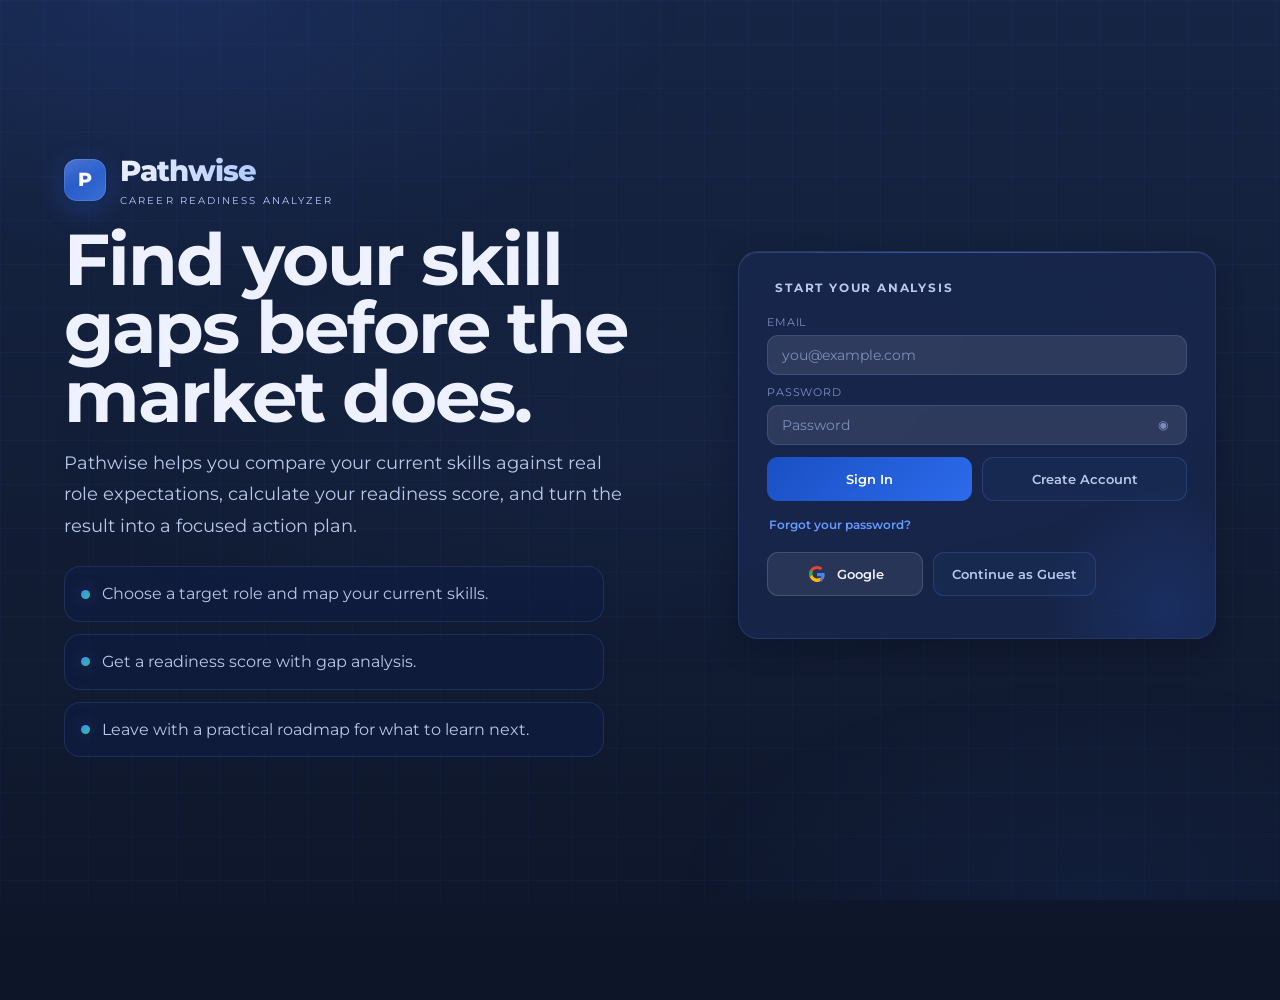
==== index.html @ 7418468a "Keep account menu visible across analyzer pages" ====
﻿<!DOCTYPE html>
<html lang="en">
<head>
<meta charset="UTF-8" />
<meta name="viewport" content="width=device-width, initial-scale=1.0" />
<title>Pathwise — Career Readiness Analyzer</title>
<link rel="preconnect" href="https://fonts.googleapis.com" />
<link rel="preconnect" href="https://fonts.gstatic.com" crossorigin />
<link href="https://fonts.googleapis.com/css2?family=Montserrat:ital,wght@0,300;0,400;0,500;0,600;0,700;0,800;0,900;1,400&display=swap" rel="stylesheet" />
<link rel="stylesheet" href="./styles.css" />
</head>
<body>
<div id="app">
  <div class="top-notice" id="top-notice" aria-live="polite" aria-atomic="true">
    <div class="top-notice-inner">
      <div class="top-notice-copy">
        <div class="top-notice-title" id="top-notice-title">Notice</div>
        <div class="top-notice-message" id="top-notice-message"></div>
      </div>
      <button class="top-notice-close" id="top-notice-close" type="button" aria-label="Dismiss notification">×</button>
    </div>
  </div>

  <!-- Loading Overlay — Hacker Terminal -->
  <div class="loading-overlay" id="loading-overlay">
    <div class="terminal-monitor">
      <div class="terminal-bezel">
        <div class="terminal-titlebar">
          <div class="terminal-dot red"></div>
          <div class="terminal-dot yellow"></div>
          <div class="terminal-dot green"></div>
          <div class="terminal-title-text">pathwise-analyzer v2.0</div>
        </div>
        <div class="terminal-screen">
          <div class="terminal-header-line">system analysis</div>
          <div class="terminal-log" id="terminal-log">
            <!-- lines injected by JS -->
          </div>
          <div class="terminal-progress-wrap">
            <div class="terminal-progress-bar-track">
              <div class="terminal-progress-bar-fill" id="loader-bar"></div>
            </div>
            <div class="terminal-progress-label">
              <span>PROCESSING</span>
              <span class="terminal-progress-pct" id="loader-pct">0%</span>
            </div>
          </div>
        </div>
      </div>
      <div class="terminal-stand">
        <div class="terminal-neck"></div>
        <div class="terminal-base"></div>
      </div>
    </div>
  </div>


  <div class="page active" id="page-intro">
    <section class="intro-hero">
      <div class="intro-copy">
        <div class="logo intro-brand">
          <div class="logo-mark">P</div>
          <div>
            <div class="logo-text">Pathwise</div>
            <div class="logo-sub">Career Readiness Analyzer</div>
          </div>
        </div>
        <h1 class="intro-title">Find your skill gaps before the market does.</h1>
        <p class="intro-text">
          Pathwise helps you compare your current skills against real role expectations, calculate your readiness score,
          and turn the result into a focused action plan.
        </p>
        <div class="intro-points">
          <div class="intro-point">Choose a target role and map your current skills.</div>
          <div class="intro-point">Get a readiness score with gap analysis.</div>
          <div class="intro-point">Leave with a practical roadmap for what to learn next.</div>
        </div>
      </div>

      <div class="card auth-card intro-auth-card">
        <div class="card-title"><span class="icon"></span> Start Your Analysis</div>
        <div class="auth-email-row">
          <div class="form-group auth-field">
            <label for="email-input">Email</label>
            <input id="email-input" class="form-input" type="email" placeholder="you@example.com" autocomplete="email" />
          </div>
          <div class="form-group auth-field">
            <label for="password-input">Password</label>
            <div class="password-field-wrap">
              <input id="password-input" class="form-input" type="password" placeholder="Password" autocomplete="current-password" />
              <button id="password-toggle-btn" class="password-toggle-btn" type="button" aria-label="Show password" aria-pressed="false">
                <span class="password-eye password-eye-open" aria-hidden="true">◉</span>
                <span class="password-eye password-eye-closed" aria-hidden="true">○</span>
              </button>
            </div>
          </div>
        </div>
        <div class="auth-email-actions">
          <button id="email-login-btn" class="btn auth-primary-btn" type="button" data-default-label="Sign In">Sign In</button>
          <button id="email-signup-btn" class="btn auth-secondary-btn auth-create-btn" type="button" data-default-label="Create Account">Create Account</button>
          <button id="forgot-password-btn" class="auth-text-btn" type="button" data-default-label="Forgot your password?">Forgot your password?</button>
        </div>
        <div class="auth-actions">
          <button id="login-google-btn" class="btn auth-provider-btn" type="button" data-default-label="Google">
            <span class="google-glyph" aria-hidden="true">
              <svg viewBox="0 0 24 24" focusable="false">
                <path fill="#EA4335" d="M12 10.2v3.9h5.5c-.2 1.3-1.5 3.9-5.5 3.9-3.3 0-6-2.7-6-6s2.7-6 6-6c1.9 0 3.2.8 3.9 1.5l2.7-2.6C16.9 3.5 14.7 2.5 12 2.5 6.8 2.5 2.5 6.8 2.5 12S6.8 21.5 12 21.5c6.9 0 9.1-4.8 9.1-7.3 0-.5-.1-.9-.1-1.3H12z"/>
                <path fill="#34A853" d="M2.5 12c0 1.7.6 3.3 1.7 4.6l3-2.3c-.4-.7-.7-1.4-.7-2.3s.2-1.6.7-2.3l-3-2.3C3.1 8.7 2.5 10.3 2.5 12z"/>
                <path fill="#FBBC05" d="M12 21.5c2.7 0 4.9-.9 6.6-2.5l-3.2-2.5c-.9.6-2 .9-3.4.9-2.6 0-4.8-1.7-5.5-4.1l-3.1 2.4c1.7 3.3 5.1 5.8 8.6 5.8z"/>
                <path fill="#4285F4" d="M18.6 19c1.9-1.8 2.5-4.3 2.5-6.8 0-.5-.1-.9-.1-1.3H12v3.9h5.5c-.3 1.5-1.2 3-2.8 4.1l3.1 2.4z"/>
              </svg>
            </span>
            <span>Google</span>
          </button>
          <button id="guest-btn" class="btn auth-secondary-btn" type="button" data-default-label="Continue as Guest">Continue as Guest</button>
        </div>
    </div>
  </section>
  </div>

  <header class="header shell-only" id="app-header" style="display:none;">
    <div class="header-context">
      <div class="header-brand-mini" id="header-brand-mini">
        <div class="logo-mark">P</div>
        <div>
          <div class="logo-text">Pathwise</div>
          <div class="logo-sub">Career Readiness Analyzer</div>
        </div>
      </div>
      <div class="header-page-copy" id="header-page-copy" style="display:none;">
        <div class="header-context-label">Current Page</div>
        <div class="header-context-title" id="header-page-title">Setup</div>
      </div>
    </div>
    <div class="account-menu" id="account-menu" style="display:none;">
      <button class="account-trigger account-profile-trigger" id="account-profile-btn" type="button" aria-label="Profile" aria-expanded="false">
        <svg viewBox="0 0 24 24" focusable="false" aria-hidden="true">
          <path d="M12 12a4.25 4.25 0 1 0 0-8.5 4.25 4.25 0 0 0 0 8.5Zm0 1.75c-4.07 0-7.25 2.15-7.25 4.89 0 .48.39.86.86.86h12.78c.47 0 .86-.38.86-.86 0-2.74-3.18-4.89-7.25-4.89Z"/>
        </svg>
      </button>
      <div class="account-dropdown" id="account-dropdown">
        <div class="account-dropdown-profile" id="account-user-label">Signed in</div>
        <button class="account-dropdown-item account-signout-trigger" id="account-signout-btn" type="button" aria-label="Sign out">
          <svg viewBox="0 0 24 24" focusable="false" aria-hidden="true">
            <path d="M10.75 3.75a.75.75 0 0 1 0 1.5H6.5A1.25 1.25 0 0 0 5.25 6.5v11A1.25 1.25 0 0 0 6.5 18.75h4.25a.75.75 0 0 1 0 1.5H6.5a2.75 2.75 0 0 1-2.75-2.75v-11A2.75 2.75 0 0 1 6.5 3.75h4.25Zm4.72 3.97a.75.75 0 0 1 1.06 0l3.72 3.72a.75.75 0 0 1 0 1.06l-3.72 3.72a.75.75 0 1 1-1.06-1.06l2.44-2.44H9.5a.75.75 0 0 1 0-1.5h8.41l-2.44-2.44a.75.75 0 0 1 0-1.06Z"/>
          </svg>
        </button>
      </div>
    </div>
    <div class="header-stepper-shell" style="display:flex;flex-direction:column;align-items:flex-end;gap:6px;">
      <div class="stepper">
        <button class="step-btn active" id="step-setup" onclick="goToStep('setup')">
          <span class="step-num">1</span> Setup
        </button>
        <div class="step-divider"></div>
        <button class="step-btn" id="step-analysis" onclick="goToStep('analysis')" disabled>
          <span class="step-num">2</span> Analysis
          <span class="tab-badge" id="score-badge" style="display:none">—</span>
        </button>
        <div class="step-divider"></div>
        <button class="step-btn" id="step-action" onclick="goToStep('action')" disabled>
          <span class="step-num">3</span> Action Plan
        </button>
      </div>
    </div>
  </header>

  <!-- PAGE 1: SETUP -->
  <div class="page" id="page-setup">
    <div class="main-grid">

      <div class="card">
        <div class="card-title"><span class="icon"></span> Select Career Role</div>
        <div class="role-grid" id="role-grid"></div>
        <div class="role-scope" id="role-scope">
          <div class="role-scope-head">
            <div class="role-scope-label">Role Scope</div>
            <div class="role-scope-title" id="role-scope-title">Data Analyst</div>
          </div>
          <p class="role-scope-copy" id="role-scope-copy"></p>
          <div class="role-scope-outlook" id="role-scope-outlook"></div>
        </div>
        <div class="divider"></div>
        <div class="card-title"><span class="icon"></span> Required Skills</div>
        <div id="required-skills" style="display:flex;flex-wrap:wrap;gap:6px;"></div>
      </div>

      <div class="card">
        <div class="card-title" id="skill-card-title"><span class="icon">✦</span> Your Skills</div>

        <!-- Skill name combobox + level select on one row -->
        <div class="skill-form">
          <div class="form-group">
            <label>Skill Name</label>
            <div class="combo-wrap" id="combo-wrap">
              <input id="skill-input" class="form-input" placeholder="Type or pick a skill…" autocomplete="off" />
              <span class="combo-arrow">▼</span>
              <div class="combo-dropdown" id="combo-dropdown"></div>
            </div>
          </div>
          <div class="form-group">
            <label>Proficiency Level</label>
            <div class="level-select-wrap" id="level-wrap">
              <!-- Hidden select for value reading -->
              <select id="skill-level" class="level-select">
                <option value="1" selected>Beginner</option>
                <option value="2">Intermediate</option>
                <option value="3">Expert</option>
              </select>
              <!-- Custom trigger -->
              <button type="button" class="level-trigger" id="level-trigger">
                <span id="level-trigger-text">Beginner</span>
              </button>
              <span class="combo-arrow" style="position:absolute;right:12px;top:50%;transform:translateY(-50%);pointer-events:none;">▼</span>
              <!-- Custom dropdown -->
              <div class="level-dropdown" id="level-dropdown">
                <div class="level-option selected" data-value="1">
                  <span class="lvl-dot" style="background:var(--orange)"></span>Beginner
                </div>
                <div class="level-option" data-value="2">
                  <span class="lvl-dot" style="background:var(--yellow)"></span>Intermediate
                </div>
                <div class="level-option" data-value="3">
                  <span class="lvl-dot" style="background:var(--green)"></span>Expert
                </div>
              </div>
            </div>
          </div>
        </div>

        <div style="display:flex;gap:10px;margin-bottom:16px;">
          <button id="add-btn" class="btn btn-add" style="flex:1;">+ Add Skill</button>
          <button id="clear-btn" class="btn btn-clear" onmousedown="event.preventDefault()" onclick="clearAllSkills()" style="display:none;">Clear All</button>
        </div>


        <!-- Toast notification -->
        <div id="skill-toast" class="skill-toast" style="display:none;"></div>
        <div id="skill-list-container">
          <div class="empty-state">
            <div>Add your skills above to get started</div>
          </div>
        </div>
        <div class="analyze-section">
          <span class="skill-counter" id="skill-counter">0 skills added</span>
          <button class="btn-analyze" id="analyze-btn" disabled>
            Analyze Readiness
          </button>
        </div>
      </div>

    </div>
  </div>

  <!-- PAGE 2: ANALYSIS -->
  <div class="page" id="page-analysis">
    <div class="results-page-header">
      <div class="results-page-title">
        Readiness Report
        <span class="results-role-badge" id="results-role-badge">—</span>
      </div>
      <div style="display:flex;gap:10px;align-items:center;">
        <button class="btn-back" onclick="goToStep('setup')">Back</button>
        <button class="btn-analyze" id="next-action-btn" style="padding:9px 22px;font-size:13px;" onclick="goToStep('action')">Action Plan</button>
      </div>
    </div>

    <!-- Score Hero -->
    <div class="score-hero reveal">
      <div class="score-circle">
        <svg width="150" height="150" class="score-svg" viewBox="0 0 150 150">
          <circle class="score-track" cx="75" cy="75" r="60"/>
          <circle class="score-fill" id="score-arc" cx="75" cy="75" r="60"
            stroke="#5b8def" stroke-dasharray="376.99" stroke-dashoffset="376.99"/>
        </svg>
        <div class="score-center">
          <span class="score-num" id="score-num">0</span>
          <span class="score-pct">SCORE</span>
        </div>
      </div>
      <div>
        <div class="score-label" id="score-label">—</div>
        <p class="score-desc" id="score-desc"></p>
        <div class="progress-bar-wrap"><div class="progress-bar-fill" id="progress-fill"></div></div>
        <div class="progress-label"><span>0%</span><span>Readiness Score</span><span>100%</span></div>
        <div style="margin-top:8px;font-size:11px;color:var(--text2);letter-spacing:0.2px;">To reach 100%, add all role skills at Expert proficiency.</div>
      </div>
    </div>

    <!-- Stats -->
    <div class="stat-row reveal reveal-stagger">
      <div class="stat-box"><div class="stat-label">Skills Matched</div><div class="stat-value" id="stat-matched" style="color:var(--green)">—</div></div>
      <div class="stat-box"><div class="stat-label">Missing Skills</div><div class="stat-value" id="stat-missing" style="color:var(--red)">—</div></div>
      <div class="stat-box"><div class="stat-label">Readiness Score</div><div class="stat-value" id="stat-score">—</div></div>
    </div>

    <!-- Career Path Insights -->
    <div class="section-card insights-card reveal" id="insights-section" style="margin-bottom:0;">
      <div class="section-title"><span class="s-icon">—</span> Career Path Insights</div>
      <div id="insights-content"></div>
    </div>

    <!-- Category Breakdown -->
    <div class="section-card reveal" style="margin-bottom:0;">
      <div class="section-title"><span class="s-icon">—</span> Category Breakdown</div>
      <div class="cat-grid" id="cat-grid"></div>
    </div>

    <!-- Career Advisor -->
    <div class="advisor-wrap reveal" id="advisor-wrap" style="visibility:hidden;min-height:0;max-height:0;overflow:hidden;padding:0;margin:0;">
      <div class="advisor-header">
        <div class="advisor-label-wrap">
          <div class="advisor-label">Career Advisor</div>
          <div class="advisor-name">Your Personalised Assessment</div>
        </div>
      </div>
      <div class="advisor-body" id="advisor-body"></div>
    </div>

    <!-- Missing Skills + Top 3 -->
    <div class="results-bottom reveal reveal-stagger">
      <div class="section-card">
        <div class="section-title"><span class="s-icon" style="color:var(--red)">—</span> Missing Skills</div>
        <div class="missing-list" id="missing-list"></div>
      </div>
      <div class="section-card">
        <div class="section-title"><span class="s-icon" style="color:var(--yellow)">—</span> Top 3 to Learn Next</div>
        <div class="priority-list" id="priority-list"></div>
      </div>
    </div>

    <!-- Career Readiness Tiers -->
    <div class="section-card tier-section reveal">
      <div class="section-title"><span class="s-icon">—</span> Career Readiness Tiers</div>
      <div class="tier-grid">
        <div class="tier-item">
          <div class="tier-header">
            <div class="tier-badge" style="background:rgba(240,96,96,0.12);border-color:rgba(240,96,96,0.3);">
              <span class="tier-dot" style="background:#f06060;"></span>
              <span class="tier-range" style="color:#f06060;">0 – 29%</span>
            </div>
            <div class="tier-name" style="color:#f06060;">Just Starting Out</div>
          </div>
          <p class="tier-desc">Core fundamentals are mostly missing. Focus on structured learning before applying.</p>
          <div class="tier-action"><span>Pick 2–3 key skills and go deep.</span></div>
        </div>
        <div class="tier-item">
          <div class="tier-header">
            <div class="tier-badge" style="background:rgba(251,146,60,0.12);border-color:rgba(251,146,60,0.3);">
              <span class="tier-dot" style="background:#fb923c;"></span>
              <span class="tier-range" style="color:#fb923c;">30 – 54%</span>
            </div>
            <div class="tier-name" style="color:#fb923c;">Building Foundations</div>
          </div>
          <p class="tier-desc">Some skills in place, but key gaps remain. Side projects and coursework will close them fast.</p>
          <div class="tier-action"><span>Target missing skills. Projects count as experience.</span></div>
        </div>
        <div class="tier-item">
          <div class="tier-header">
            <div class="tier-badge" style="background:rgba(245,200,66,0.12);border-color:rgba(245,200,66,0.3);">
              <span class="tier-dot" style="background:#f5c842;"></span>
              <span class="tier-range" style="color:#f5c842;">55 – 74%</span>
            </div>
            <div class="tier-name" style="color:#f5c842;">Developing Skills</div>
          </div>
          <p class="tier-desc">Solid base. Start applying for junior roles while filling the remaining gaps.</p>
          <div class="tier-action"><span>Apply to junior roles. Learn the rest on the job.</span></div>
        </div>
        <div class="tier-item">
          <div class="tier-header">
            <div class="tier-badge" style="background:rgba(78,204,163,0.12);border-color:rgba(78,204,163,0.3);">
              <span class="tier-dot" style="background:#4ecca3;"></span>
              <span class="tier-range" style="color:#4ecca3;">75 – 89%</span>
            </div>
            <div class="tier-name" style="color:#4ecca3;">Strong Candidate</div>
          </div>
          <p class="tier-desc">You meet most requirements. Polish weak spots and build a portfolio to stand out.</p>
          <div class="tier-action"><span>Apply confidently. Real projects seal the deal.</span></div>
        </div>
        <div class="tier-item">
          <div class="tier-header">
            <div class="tier-badge" style="background:rgba(91,141,239,0.12);border-color:rgba(91,141,239,0.3);">
              <span class="tier-dot" style="background:#5b8def;"></span>
              <span class="tier-range" style="color:#5b8def;">90 – 100%</span>
            </div>
            <div class="tier-name" style="color:#5b8def;">Job-Ready Expert</div>
          </div>
          <p class="tier-desc">You match or exceed expectations. Apply now, network actively, and nail the interviews.</p>
          <div class="tier-action"><span>You're ready. Apply and go get it.</span></div>
        </div>
      </div>
    </div>

    <!-- Action Plan CTA -->
    <div class="reveal" id="action-cta" style="visibility:hidden;min-height:0;max-height:0;overflow:hidden;margin:0;text-align:center;">
      <button class="btn-analyze" style="margin:0 auto;" onclick="goToStep('action')">
        View Action Plan
      </button>
      <div style="margin-top:8px;font-size:12px;color:var(--text3);">Roadmap, projects, resources & simulator</div>
    </div>

  </div><!-- end page-analysis -->

  <!-- PAGE 3: ACTION PLAN -->
  <div class="page" id="page-action">
    <div class="results-page-header">
      <div class="results-page-title">Action Plan</div>
      <div class="results-actions">
        <button class="btn-back" onclick="goToStep('analysis')">Back to Analysis</button>
      </div>
    </div>

    <div class="section-card action-summary reveal" id="action-summary-card">
      <div class="section-title"><span class="s-icon" style="color:var(--accent2)">—</span> Final Summary</div>
      <div class="action-summary-grid">
        <div class="action-summary-item">
          <div class="action-summary-label">Readiness</div>
          <div class="action-summary-value" id="action-summary-score">—</div>
          <div class="action-summary-note" id="action-summary-role">Choose a role to see your outcome.</div>
        </div>
        <div class="action-summary-item">
          <div class="action-summary-label">Strongest Area</div>
          <div class="action-summary-value action-summary-value-sm" id="action-summary-strength">—</div>
          <div class="action-summary-note" id="action-summary-strength-note">Your strongest category will appear here.</div>
        </div>
        <div class="action-summary-item">
          <div class="action-summary-label">Main Gap</div>
          <div class="action-summary-value action-summary-value-sm" id="action-summary-gap">—</div>
          <div class="action-summary-note" id="action-summary-gap-note">Your most important gap will appear here.</div>
        </div>
        <div class="action-summary-item">
          <div class="action-summary-label">Next Move</div>
          <div class="action-summary-value action-summary-value-sm" id="action-summary-next">—</div>
          <div class="action-summary-note" id="action-summary-next-note">Actionable next step goes here.</div>
        </div>
      </div>
    </div>

    <!-- 1. What If I Learned (Simulator) -->
    <div class="simulator-wrap reveal" id="skill-simulator" style="visibility:hidden;min-height:0;max-height:0;overflow:hidden;margin:0 0 20px 0;">
      <div class="simulator-header">
        <div class="simulator-title">
          <div class="simulator-title-icon">+</div>
          What If I Learned…
        </div>
        <button class="sim-reset-btn" onclick="simReset()">↺ Reset</button>
      </div>
      <div class="simulator-subtitle">Toggle skills below and watch your score update in real time</div>

      <!-- Live score bar -->
      <div class="sim-scorebar">
        <div class="sim-score-ring">
          <svg width="56" height="56" viewBox="0 0 56 56">
            <circle class="sim-ring-track" cx="28" cy="28" r="23"/>
            <circle class="sim-ring-fill" id="sim-ring" cx="28" cy="28" r="23"
              stroke="#3d6ee8" stroke-dasharray="144.51" stroke-dashoffset="144.51"/>
          </svg>
          <div class="sim-score-center" id="sim-ring-num" style="color:#3d6ee8">0%</div>
        </div>
        <div class="sim-score-details">
          <div class="sim-score-row">
            <span class="sim-score-num" id="sim-score-num">—</span>
            <span class="sim-score-label">% readiness</span>
            <span class="sim-score-delta" id="sim-delta"></span>
          </div>
          <div class="sim-bar-wrap">
            <div class="sim-bar-fill" id="sim-bar"></div>
          </div>
          <div class="sim-bar-label"><span id="sim-bar-label-left">Current</span><span id="sim-bar-label-right"></span></div>
        </div>
      </div>

      <!-- Already owned -->
      <div class="sim-section-label">Skills you already have</div>
      <div class="sim-owned-grid" id="sim-owned-grid"></div>

      <!-- Learning Order -->
      <div class="sim-section-label" style="margin-top:4px;">Recommended learning order</div>
      <div id="sim-learning-order" style="margin-bottom:18px;padding:0 4px;"></div>

      <!-- Skills ranked by impact -->
      <div class="sim-section-label">Skills ranked by score impact — click to simulate</div>
      <div class="sim-grid" id="sim-skills-grid"></div>

      <!-- Impact message -->
      <div class="sim-impact" id="sim-impact"><span style="color:var(--text2);">Select skills above — the engine ranks them by impact and shows your projected score.</span></div>
    </div>

    <!-- 2. Skill Learning Roadmap -->
    <div class="section-card roadmap-section reveal" style="margin-bottom:20px;">
      <div class="section-title"><span class="s-icon" style="color:var(--accent)">—</span> Skill Learning Roadmap</div>
      <div class="roadmap-timeline" id="roadmap-timeline"></div>
    </div>

    <!-- 3. Where to Learn -->
    <div class="section-card reveal" id="learn-resources-section" style="visibility:hidden;min-height:0;max-height:0;overflow:hidden;padding:0;border:none;margin:0;">
      <div class="section-title"><span class="s-icon" style="color:var(--accent2)">—</span> Where to Learn — Critical Skills</div>
      <div id="learn-resources-list"></div>
    </div>

    <!-- 4. Suggested Portfolio Projects -->
    <div id="portfolio-projects-block" class="reveal" style="visibility:hidden;min-height:0;max-height:0;overflow:hidden;margin:0;"></div>

  </div><!-- end page-action -->

</div>

<script src="./app.js"></script>
</body>
</html>
---- styles.css ----
:root {
    --bg: #14213d;
    --surface: rgba(255,255,255,0.065);
    --surface2: rgba(255,255,255,0.09);
    --surface3: rgba(255,255,255,0.12);
    --border: rgba(118,156,244,0.18);
    --border2: rgba(118,156,244,0.28);
    --text: #eef1ff;
    --text2: #b9c8ea;
    --text3: #7b8fbe;
    --accent: #3d6ee8;
    --accent2: #6699ff;
    --green: #28c990;
    --yellow: #e8b84b;
    --red: #e05060;
    --purple: #4a6fd4;
    --orange: #d97a3e;
    --pink: #4a7fff;
    --blue-soft: #4a6dcf;
    --glow-pink: rgba(44,95,212,0.20);
    --glow-purple: rgba(74,111,212,0.15);
  }
  * { box-sizing: border-box; margin: 0; padding: 0; }

  body {
    background: linear-gradient(180deg, #162545 0%, #121d35 52%, #0d1528 100%);
    color: var(--text);
    font-family: 'Montserrat', sans-serif;
    min-height: 100vh;
    overflow-x: hidden;
  }

  /* Rich layered background — warm purple/pink like the reference */
  body::before {
    content: ''; position: fixed; inset: 0; z-index: 0; pointer-events: none;
    background:
      radial-gradient(ellipse 68% 52% at 14% 0%, rgba(52,95,210,0.15) 0%, transparent 58%),
      radial-gradient(ellipse 62% 46% at 86% 100%, rgba(58,103,220,0.09) 0%, transparent 54%),
      radial-gradient(ellipse 70% 38% at 50% 50%, rgba(70,108,210,0.05) 0%, transparent 68%);
  }
  body::after {
    content: ''; position: fixed; inset: 0; z-index: 0; pointer-events: none;
    background-image:
      linear-gradient(rgba(80,120,255,0.045) 1px, transparent 1px),
      linear-gradient(90deg, rgba(80,120,255,0.045) 1px, transparent 1px);
    background-size: 44px 44px;
  }

  #app { position: relative; z-index: 1; max-width: 1200px; margin: 0 auto; padding: 0 24px 100px; }
  .shell-only { display: none; }
  .top-notice {
    position: fixed;
    top: 18px;
    left: 50%;
    transform: translateX(-50%) translateY(-10px);
    width: min(720px, calc(100vw - 32px));
    z-index: 1200;
    opacity: 0;
    pointer-events: none;
    transition: opacity 0.22s ease, transform 0.22s ease;
  }
  .top-notice.visible {
    opacity: 1;
    transform: translateX(-50%) translateY(0);
    pointer-events: auto;
  }
  .top-notice-inner {
    display: flex;
    align-items: flex-start;
    gap: 14px;
    padding: 14px 16px;
    border-radius: 16px;
    border: 1px solid rgba(100,140,255,0.18);
    background: rgba(10,18,42,0.95);
    box-shadow: 0 18px 40px rgba(0,0,0,0.28);
    backdrop-filter: blur(18px);
    -webkit-backdrop-filter: blur(18px);
  }
  .top-notice.is-info .top-notice-inner {
    border-color: rgba(100,140,255,0.22);
  }
  .top-notice.is-success .top-notice-inner {
    border-color: rgba(40,201,144,0.28);
    background: rgba(10,24,36,0.95);
  }
  .top-notice.is-error .top-notice-inner {
    border-color: rgba(224,80,96,0.32);
    background: rgba(28,12,20,0.95);
  }
  .top-notice-copy {
    flex: 1;
    min-width: 0;
  }
  .top-notice-title {
    font-size: 11px;
    font-weight: 700;
    letter-spacing: 1.1px;
    text-transform: uppercase;
    color: var(--text2);
    margin-bottom: 4px;
  }
  .top-notice-message {
    font-size: 13px;
    line-height: 1.55;
    color: var(--text);
  }
  .top-notice-close {
    border: 0;
    width: 32px;
    height: 32px;
    border-radius: 10px;
    background: rgba(255,255,255,0.06);
    color: var(--text2);
    cursor: pointer;
    font-size: 18px;
    line-height: 1;
    transition: background 0.18s ease, color 0.18s ease;
    flex-shrink: 0;
  }
  .top-notice-close:hover {
    background: rgba(255,255,255,0.1);
    color: white;
  }

  .intro-hero {
    min-height: 100vh;
    display: grid;
    grid-template-columns: minmax(0, 1.15fr) minmax(360px, 0.85fr);
    gap: 28px;
    align-items: center;
    padding: 42px 0 32px;
  }
  .intro-copy {
    padding: 12px 4px 12px 0;
    max-width: 640px;
  }
  .intro-brand {
    margin-bottom: 18px;
    gap: 11px;
  }
  .intro-brand .logo-mark {
    width: 42px;
    height: 42px;
    border-radius: 13px;
    font-size: 19px;
  }
  .intro-brand .logo-text {
    font-size: clamp(20px, 3.3vw, 29px);
    letter-spacing: -1px;
    background: linear-gradient(90deg, #eef1ff, #8db3ff);
    -webkit-background-clip: text;
    -webkit-text-fill-color: transparent;
    background-clip: text;
  }
  .intro-brand .logo-sub {
    font-size: 10px;
    color: #b9c9ff;
    letter-spacing: 2.1px;
    margin-top: 6px;
  }
  .header-stepper-shell {
    display: none !important;
  }
  .intro-title {
    font-size: clamp(40px, 7vw, 72px);
    line-height: 0.95;
    letter-spacing: -2px;
    margin-bottom: 18px;
    color: var(--text);
    text-wrap: balance;
  }
  .intro-text {
    max-width: 560px;
    color: var(--text2);
    font-size: 18px;
    line-height: 1.75;
    margin-bottom: 24px;
  }
  .intro-points {
    display: grid;
    gap: 12px;
    max-width: 540px;
  }
  .intro-point {
    display: flex;
    align-items: center;
    gap: 12px;
    padding: 14px 16px;
    border-radius: 16px;
    background: rgba(16,30,70,0.52);
    border: 1px solid rgba(100,150,255,0.16);
    color: var(--text2);
    line-height: 1.6;
  }
  .intro-point::before {
    content: '';
    width: 9px;
    height: 9px;
    border-radius: 50%;
    background: linear-gradient(135deg, #4a7fff, #28c990);
    box-shadow: 0 0 18px rgba(74,127,255,0.35);
    flex-shrink: 0;
  }
  .intro-auth-card {
    margin-bottom: 0;
    background: rgba(15,28,64,0.78);
  }
  .intro-auth-card::after {
    content: '';
    position: absolute;
    inset: auto -70px -90px auto;
    width: 240px;
    height: 240px;
    background: radial-gradient(circle, rgba(44,95,212,0.18) 0%, transparent 70%);
    pointer-events: none;
  }

  /* Header */
  .header {
    display: flex; align-items: center; justify-content: space-between;
    padding: 28px 0; margin-bottom: 36px; flex-wrap: wrap; gap: 16px;
    border-bottom: 1px solid var(--border);
  }
  .header-context {
    display: flex;
    flex-direction: column;
    gap: 6px;
    min-width: 150px;
  }
  .header-brand-mini {
    display: flex;
    align-items: center;
    gap: 12px;
  }
  .header-brand-mini .logo-mark {
    width: 40px;
    height: 40px;
    border-radius: 12px;
    font-size: 20px;
    box-shadow: 0 0 0 1px rgba(255,255,255,0.12) inset, 0 5px 18px rgba(44,95,212,0.34), 0 2px 8px rgba(0,0,0,0.4);
  }
  .header-brand-mini .logo-text {
    font-size: 21px;
    line-height: 1;
  }
  .header-brand-mini .logo-sub {
    margin-top: 4px;
    font-size: 10px;
    letter-spacing: 1.4px;
    color: #8fa5e6;
  }
  .header-page-copy {
    display: flex;
    flex-direction: column;
    gap: 6px;
  }
  .header-context-label {
    font-size: 10px;
    text-transform: uppercase;
    letter-spacing: 1.3px;
    color: var(--text3);
  }
  .header-context-title {
    font-size: 20px;
    font-weight: 700;
    color: var(--text);
    letter-spacing: -0.4px;
  }
  .account-menu {
    position: relative;
    z-index: 3;
    display: flex;
    align-items: center;
    margin-left: auto;
    flex-shrink: 0;
  }
  .account-trigger {
    width: 42px;
    height: 42px;
    border-radius: 14px;
    border: 1px solid rgba(100,140,255,0.2);
    background: rgba(20,40,90,0.5);
    color: var(--text);
    cursor: pointer;
    display: inline-flex;
    align-items: center;
    justify-content: center;
    transition: background 0.2s ease, border-color 0.2s ease, transform 0.2s ease;
  }
  .account-trigger:hover,
  .account-trigger[aria-expanded="true"] {
    background: rgba(44,95,212,0.14);
    border-color: rgba(100,140,255,0.34);
    transform: translateY(-1px);
  }
  .account-trigger svg {
    width: 20px;
    height: 20px;
    fill: currentColor;
    display: block;
  }
  .account-signout-trigger {
    color: #ffb5bd;
  }
  .account-signout-trigger:hover {
    background: rgba(224,80,96,0.14);
    border-color: rgba(224,80,96,0.28);
    color: #ffe0e4;
  }
  .account-profile-trigger {
    color: #c8d7ff;
  }
  .account-profile-trigger:hover {
    background: rgba(61,110,232,0.14);
    border-color: rgba(100,140,255,0.30);
    color: #ffffff;
  }
  .account-dropdown {
    position: absolute;
    top: calc(100% + 10px);
    right: 0;
    min-width: 120px;
    padding: 8px;
    border-radius: 14px;
    border: 1px solid rgba(100,140,255,0.18);
    background: rgba(12,22,52,0.96);
    box-shadow: 0 18px 40px rgba(0,0,0,0.28);
    opacity: 0;
    transform: translateY(-6px);
    pointer-events: none;
    transition: opacity 0.18s ease, transform 0.18s ease;
  }
  .account-menu.open .account-dropdown {
    opacity: 1;
    transform: translateY(0);
    pointer-events: auto;
  }
  .account-dropdown-profile {
    padding: 4px 8px 10px;
    font-size: 12px;
    font-weight: 600;
    color: var(--text2);
    line-height: 1.4;
    word-break: break-word;
  }
  .account-dropdown-item {
    width: 100%;
    height: 40px;
    border: 0;
    border-radius: 10px;
    padding: 0;
    background: transparent;
    display: inline-flex;
    align-items: center;
    justify-content: center;
    cursor: pointer;
    transition: background 0.2s ease, color 0.2s ease;
  }
  .account-dropdown-item svg {
    width: 18px;
    height: 18px;
    fill: currentColor;
    display: block;
  }
  .logo { display: flex; align-items: center; gap: 14px; }
  .logo-mark {
    width: 46px; height: 46px;
    background: linear-gradient(135deg, #1a4fc4, #3a6fd4);
    border-radius: 14px;
    display: flex; align-items: center; justify-content: center;
    font-family: 'Montserrat', sans-serif; font-weight: 800; font-size: 22px; color: white;
    box-shadow: 0 0 0 1px rgba(255,255,255,0.12) inset, 0 6px 24px rgba(44,95,212,0.45), 0 2px 8px rgba(0,0,0,0.5);
    position: relative; overflow: hidden;
  }
  .logo-mark::after {
    content: ''; position: absolute; inset: 0;
    background: linear-gradient(150deg, rgba(255,255,255,0.22) 0%, transparent 50%);
    pointer-events: none;
  }
  .logo-text { font-family: 'Montserrat', sans-serif; font-weight: 800; font-size: 23px; letter-spacing: -0.5px; background: linear-gradient(90deg, #d0d8f5, #4a7fff); -webkit-background-clip: text; -webkit-text-fill-color: transparent; background-clip: text; }
  .logo-sub { font-size: 11px; color: var(--text3); font-family: 'Montserrat', sans-serif; letter-spacing: 1px; text-transform: uppercase; margin-top: 3px; }

  /* ── 3-Step Stepper Nav ── */
  .stepper {
    display: flex; align-items: center; gap: 0;
    background: rgba(255,255,255,0.04);
    border: 1px solid var(--border);
    border-radius: 14px; padding: 5px;
    backdrop-filter: blur(12px); -webkit-backdrop-filter: blur(12px);
  }
  .step-btn {
    display: flex; align-items: center; gap: 9px;
    padding: 8px 18px; border-radius: 10px;
    font-family: 'Montserrat', sans-serif; font-weight: 600; font-size: 12px;
    color: var(--text3); cursor: pointer; border: none; background: transparent;
    transition: all 0.22s; white-space: nowrap; position: relative;
  }
  .step-btn:hover:not(:disabled) { color: var(--text2); background: rgba(255,255,255,0.04); }
  .step-btn:disabled { opacity: 0.32; cursor: not-allowed; }
  .step-btn.active {
    background: rgba(44,95,212,0.12); color: var(--text);
    border: 1px solid rgba(44,95,212,0.32);
    box-shadow: 0 2px 12px rgba(44,95,212,0.14);
  }
  .step-btn.done { color: var(--text2); }
  .step-btn.done .step-num { background: rgba(255,255,255,0.1); color: var(--text2); border-color: rgba(255,255,255,0.2); }
  .step-num {
    width: 20px; height: 20px; border-radius: 50%; flex-shrink: 0;
    display: flex; align-items: center; justify-content: center;
    font-size: 10px; font-weight: 800;
    background: rgba(255,255,255,0.06); color: var(--text3);
    border: 1.5px solid rgba(255,255,255,0.1);
    transition: all 0.22s;
  }
  .step-btn.active .step-num { background: var(--accent); color: white; border-color: var(--accent); box-shadow: 0 0 8px rgba(44,95,212,0.5); }
  .step-divider { width: 24px; height: 1px; background: rgba(255,255,255,0.1); flex-shrink: 0; margin: 0 2px; }
  .step-btn.done .step-num::after { content: ''; }
  .step-badge { font-family: 'Montserrat', sans-serif; font-size: 10px; background: rgba(44,95,212,0.15); color: var(--accent2); border-radius: 20px; padding: 1px 7px; border: 1px solid rgba(44,95,212,0.3); }
  /* keep old tab-badge for score */
  .tab-badge { font-family: 'Montserrat', sans-serif; font-size: 10px; background: rgba(44,95,212,0.15); color: var(--accent2); border-radius: 20px; padding: 1px 8px; border: 1px solid rgba(44,95,212,0.35); }

  /* Pages */
  .page { display: none; }
  .page.active {
    display: block;
    animation: pageIn 0.48s cubic-bezier(0.22,1,0.36,1);
  }
  @keyframes pageIn {
    from { opacity: 0; transform: translateY(20px) scale(0.992); }
    to   { opacity: 1; transform: translateY(0); }
  }

  /* Layout */
  .main-grid { display: grid; grid-template-columns: 1fr 1fr; gap: 20px; align-items: start; }
  @media (max-width: 860px) { .main-grid { grid-template-columns: 1fr; } }

  /* Glass Card */
  .card {
    background: rgba(24,39,78,0.8);
    border: 1px solid rgba(112,150,238,0.16);
    border-radius: 20px; padding: 28px;
    position: relative; overflow: hidden;
    backdrop-filter: blur(20px); -webkit-backdrop-filter: blur(20px);
    box-shadow: 0 10px 28px rgba(4,8,18,0.22), inset 0 1px 0 rgba(255,255,255,0.11);
    transition: border-color 0.2s;
  }
  .card::before {
    content: ''; position: absolute; top: 0; left: 0; right: 0; height: 1px;
    background: linear-gradient(90deg, transparent, rgba(44,95,212,0.6), rgba(74,127,255,0.4), transparent);
  }
  .card-title { font-family: 'Montserrat', sans-serif; font-weight: 700; font-size: 12px; text-transform: uppercase; letter-spacing: 1.8px; color: var(--text2); margin-bottom: 20px; display: flex; align-items: center; gap: 8px; }
  .card-title .icon { color: var(--accent); font-size: 14px; }

  /* Role grid */
  .role-grid { display: grid; grid-template-columns: repeat(2, 1fr); gap: 9px; }
  @media (max-width: 480px) { .role-grid { grid-template-columns: 1fr; } }
  .role-scope {
    margin-top: 14px;
    padding: 16px 17px;
    border-radius: 15px;
    border: 1px solid rgba(112,150,238,0.18);
    background:
      linear-gradient(180deg, rgba(30,49,97,0.52), rgba(18,30,64,0.46));
  }
  .role-scope-head {
    display: flex;
    align-items: baseline;
    justify-content: space-between;
    gap: 10px;
    margin-bottom: 8px;
    flex-wrap: wrap;
  }
  .role-scope-label {
    font-size: 11px;
    text-transform: uppercase;
    letter-spacing: 1.9px;
    color: #9db5ff;
    font-weight: 700;
  }
  .role-scope-title {
    font-size: 17px;
    font-weight: 700;
    color: var(--text);
  }
  .role-scope-copy {
    margin: 0;
    color: #d0daf8;
    font-size: 13.5px;
    line-height: 1.65;
  }
  .role-scope-outlook {
    margin-top: 10px;
    display: block;
    color: var(--accent2);
    font-size: 13px;
    font-weight: 600;
    line-height: 1.6;
  }
  .role-btn {
    background: rgba(20,40,90,0.55); border: 1px solid rgba(100,150,255,0.15);
    border-radius: 13px; padding: 13px 14px; cursor: pointer; transition: all 0.22s; text-align: left; color: var(--text);
  }
  .role-btn:hover { border-color: rgba(44,95,212,0.35); background: rgba(74,111,212,0.07); transform: translateY(-1px); box-shadow: 0 4px 16px rgba(74,111,212,0.12); }
  .role-btn.active { border-color: rgba(44,95,212,0.55); background: rgba(44,95,212,0.08); box-shadow: 0 0 0 1px rgba(44,95,212,0.2) inset, 0 4px 20px rgba(44,95,212,0.15); }
  .role-name { font-family: 'Montserrat', sans-serif; font-weight: 600; font-size: 12px; color: var(--text); line-height: 1.3; }
  .role-count { font-family: 'Montserrat', sans-serif; font-size: 10px; color: var(--text3); margin-top: 4px; }

  /* Skill form */
  .skill-form { display: grid; grid-template-columns: 1fr 1fr; gap: 10px; margin-bottom: 16px; }
  .skill-form-bottom { display: flex; gap: 10px; margin-bottom: 16px; align-items: flex-end; }
  .form-group { display: flex; flex-direction: column; }
  .form-group label { font-size: 11px; font-family: 'Montserrat', sans-serif; color: var(--text3); text-transform: uppercase; letter-spacing: 0.8px; margin-bottom: 6px; }

  /* Combobox */
  .combo-wrap { position: relative; }
  .form-input {
    width: 100%; background: rgba(255,255,255,0.1); border: 1px solid rgba(114,154,255,0.2);
    border-radius: 11px; padding: 10px 36px 10px 14px; color: var(--text);
    font-family: 'Montserrat', sans-serif; font-size: 14px; outline: none; transition: all 0.2s;
  }
  .form-input:focus { border-color: rgba(44,95,212,0.5); background: rgba(44,95,212,0.05); box-shadow: 0 0 0 3px rgba(44,95,212,0.1); }
  .form-input::placeholder { color: var(--text3); }
  .combo-arrow { position: absolute; right: 12px; top: 50%; transform: translateY(-50%); color: var(--text3); font-size: 10px; pointer-events: none; }
  .combo-dropdown {
    position: absolute; top: calc(100% + 6px); left: 0; right: 0; z-index: 100;
    background: rgba(15,25,60,0.97); border: 1px solid rgba(44,95,212,0.3); border-radius: 12px;
    max-height: 220px; overflow-y: auto;
    box-shadow: 0 16px 48px rgba(0,0,0,0.6), 0 0 0 1px rgba(44,95,212,0.08);
    backdrop-filter: blur(20px); -webkit-backdrop-filter: blur(20px);
    opacity: 0; transform: translateY(-6px); pointer-events: none;
    transition: opacity 0.18s ease, transform 0.18s ease;
  }
  .combo-dropdown.open { opacity: 1; transform: translateY(0); pointer-events: all; }
  .combo-dropdown::-webkit-scrollbar { width: 4px; }
  .combo-dropdown::-webkit-scrollbar-track { background: transparent; }
  .combo-dropdown::-webkit-scrollbar-thumb { background: rgba(255,255,255,0.1); border-radius: 4px; }
  .combo-option { padding: 9px 14px; font-size: 13px; color: var(--text2); cursor: pointer; transition: all 0.15s; border-bottom: 1px solid rgba(255,255,255,0.05); }
  .combo-option:last-child { border-bottom: none; }
  .combo-option:hover, .combo-option.highlighted { background: rgba(44,95,212,0.1); color: var(--text); }
  .combo-option.highlighted { border-left: 2px solid var(--accent); }
  .combo-no-match { padding: 9px 14px; font-size: 12px; color: var(--text3); font-style: italic; }
  .combo-group-label { padding: 6px 14px 4px; font-size: 10px; font-weight: 700; text-transform: uppercase; letter-spacing: 1.2px; color: var(--text3); }
  .combo-group-divider { height: 1px; background: rgba(100,140,255,0.12); margin: 4px 0; }
  .combo-role-skill { font-weight: 500; }
  .combo-role-skill::before { content: ''; display: inline-block; width: 5px; height: 5px; border-radius: 50%; background: var(--accent2); margin-right: 8px; vertical-align: middle; opacity: 0.7; }

  /* Level select — custom combo matching skill dropdown */
  .level-select-wrap { position: relative; flex: 1; }
  .level-trigger {
    width: 100%; background: rgba(255,255,255,0.08); border: 1px solid rgba(100,140,255,0.18);
    border-radius: 11px; padding: 10px 36px 10px 14px; color: var(--text);
    font-family: 'Montserrat', sans-serif; font-size: 14px; outline: none;
    cursor: pointer; text-align: left; transition: all 0.2s; white-space: nowrap;
    overflow: hidden; text-overflow: ellipsis;
    background-clip: padding-box;
  }
  .level-trigger:focus, .level-trigger.open {
    border-color: rgba(44,95,212,0.5); background: rgba(44,95,212,0.05);
    box-shadow: 0 0 0 3px rgba(44,95,212,0.1);
  }
  .level-dropdown {
    position: absolute; top: calc(100% + 6px); left: 0; right: 0; z-index: 101;
    background: rgba(15,25,60,0.97); border: 1px solid rgba(44,95,212,0.3); border-radius: 12px;
    box-shadow: 0 16px 48px rgba(0,0,0,0.6), 0 0 0 1px rgba(44,95,212,0.08);
    backdrop-filter: blur(20px); -webkit-backdrop-filter: blur(20px);
    opacity: 0; transform: translateY(-6px); pointer-events: none;
    transition: opacity 0.18s ease, transform 0.18s ease;
  }
  .level-dropdown.open { opacity: 1; transform: translateY(0); pointer-events: all; }
  .level-option {
    padding: 9px 14px; font-size: 13px; color: var(--text2);
    cursor: pointer; transition: all 0.15s;
    border-bottom: 1px solid rgba(255,255,255,0.05);
    font-family: 'Montserrat', sans-serif;
    display: flex; align-items: center; gap: 8px;
  }
  .level-option:last-child { border-bottom: none; }
  .level-option:hover { background: rgba(44,95,212,0.1); color: var(--text); }
  .level-option.selected { color: var(--text); background: rgba(44,95,212,0.07); }
  .level-option .lvl-dot {
    width: 7px; height: 7px; border-radius: 50%; flex-shrink: 0;
  }
  /* Hidden real select for form compatibility */
  .level-select { display: none; }

  /* Buttons */
  .btn { border: none; border-radius: 11px; padding: 10px 18px; font-family: 'Montserrat', sans-serif; font-weight: 600; font-size: 13px; cursor: pointer; transition: all 0.22s; white-space: nowrap; }
  .btn-add { background: rgba(255,255,255,0.06); color: var(--text); border: 1px solid rgba(255,255,255,0.12); height: 42px; padding: 0 20px; flex-shrink: 0; }
  .btn-add:hover { background: rgba(44,95,212,0.18); color: white; border-color: rgba(44,95,212,0.55); box-shadow: 0 4px 16px rgba(44,95,212,0.25); }
  .btn-clear { background: transparent; color: var(--red); border: 1px solid rgba(255,107,122,0.3); height: 42px; padding: 0 16px; flex-shrink: 0; border-radius: 11px; font-family: 'Montserrat', sans-serif; font-weight: 600; font-size: 13px; cursor: pointer; transition: all 0.2s; white-space: nowrap; }
  .btn-clear:hover { background: rgba(255,107,122,0.1); border-color: var(--red); }
  .btn-sm { padding: 5px 10px; font-size: 11px; border-radius: 8px; }
  .btn-ghost { background: transparent; color: var(--text3); border: 1px solid rgba(255,255,255,0.08); }
  .btn-ghost:hover { color: var(--red); border-color: rgba(255,107,122,0.4); background: rgba(255,107,122,0.06); }
  .auth-card { margin-bottom: 20px; }
  .auth-email-row {
    display: flex;
    gap: 10px;
    flex-wrap: wrap;
    align-items: flex-end;
    margin-bottom: 12px;
  }
  .auth-email-row .form-group {
    flex: 1;
    min-width: 220px;
  }
  .auth-field { min-width: 220px; }
  .password-field-wrap {
    position: relative;
  }
  .password-toggle-btn {
    position: absolute;
    right: 10px;
    top: 50%;
    transform: translateY(-50%);
    width: 28px;
    height: 28px;
    border: none;
    border-radius: 50%;
    background: transparent;
    color: var(--text3);
    display: inline-flex;
    align-items: center;
    justify-content: center;
    cursor: pointer;
    transition: background 0.2s ease, color 0.2s ease, transform 0.2s ease;
  }
  .password-toggle-btn:hover {
    background: rgba(255,255,255,0.06);
    color: var(--text);
  }
  .password-toggle-btn:focus-visible {
    outline: 2px solid rgba(102,153,255,0.45);
    outline-offset: 2px;
  }
  .password-eye {
    font-size: 12px;
    line-height: 1;
  }
  .password-eye-closed { display: none; }
  .password-toggle-btn.is-visible .password-eye-open { display: none; }
  .password-toggle-btn.is-visible .password-eye-closed { display: inline; }
  .auth-email-actions {
    display: grid;
    grid-template-columns: repeat(2, minmax(0, 1fr));
    gap: 10px;
    align-items: center;
    margin-bottom: 8px;
  }
  .auth-actions { display: flex; gap: 10px; flex-wrap: wrap; margin-bottom: 14px; }
  .auth-actions .btn,
  .auth-email-actions .btn,
  .auth-email-row .btn,
  .form-input {
    transition: transform 0.2s ease, border-color 0.2s ease, background 0.2s ease, box-shadow 0.2s ease, color 0.2s ease;
  }
  .auth-actions .btn:hover,
  .auth-email-actions .btn:hover,
  .auth-email-row .btn:hover,
  .form-input:hover {
    transform: translateY(-1px);
  }
  .auth-provider-btn {
    display: inline-flex;
    align-items: center;
    justify-content: center;
    gap: 10px;
    min-width: 156px;
    height: 44px;
    padding: 0 18px;
    background: rgba(255,255,255,0.08);
    color: var(--text);
    border: 1px solid rgba(255,255,255,0.14);
    box-shadow: none;
  }
  .auth-provider-btn:hover {
    border-color: rgba(255,255,255,0.28);
    background: rgba(255,255,255,0.12);
    box-shadow: none;
  }
  .btn.is-busy,
  .btn-back.is-busy,
  .btn-analyze.is-busy {
    pointer-events: none;
    opacity: 0.9;
  }
  .btn.is-busy::after,
  .btn-back.is-busy::after,
  .btn-analyze.is-busy::after {
    content: '';
    width: 12px;
    height: 12px;
    border-radius: 50%;
    border: 2px solid rgba(255,255,255,0.28);
    border-top-color: rgba(255,255,255,0.96);
    animation: buttonSpin 0.7s linear infinite;
    margin-left: 8px;
    flex-shrink: 0;
  }
  .google-glyph {
    width: 20px;
    height: 20px;
    display: inline-flex;
    align-items: center;
    justify-content: center;
    flex-shrink: 0;
  }
  .google-glyph svg {
    width: 20px;
    height: 20px;
    display: block;
  }
  .auth-secondary-btn {
    height: 44px;
    padding: 0 18px;
    color: var(--text2);
    border: 1px solid rgba(100,140,255,0.2);
    background: rgba(30,50,95,0.38);
  }
  .auth-secondary-btn:hover {
    color: var(--text);
    border-color: rgba(100,140,255,0.34);
    background: rgba(44,95,212,0.12);
    box-shadow: none;
  }
  .auth-create-btn { min-width: 0; }
  .auth-primary-btn {
    height: 44px;
    padding: 0 18px;
    background: linear-gradient(135deg, #1a4fc4, #2c6bea);
    color: white;
    box-shadow: none;
  }
  .auth-primary-btn:hover {
    box-shadow: none;
  }
  .auth-text-btn {
    background: transparent;
    border: none;
    color: var(--accent2);
    font-family: 'Montserrat', sans-serif;
    font-size: 12px;
    font-weight: 600;
    cursor: pointer;
    padding: 6px 2px 12px;
    justify-self: start;
  }
  .auth-text-btn:hover {
    color: var(--text);
  }
  @media (max-width: 560px) {
    .auth-email-actions {
      grid-template-columns: 1fr;
    }
  }
  @keyframes buttonSpin {
    from { transform: rotate(0deg); }
    to { transform: rotate(360deg); }
  }
  @media (max-width: 980px) {
    .intro-hero {
      grid-template-columns: 1fr;
      min-height: auto;
      padding-top: 24px;
    }
    .intro-copy {
      max-width: none;
      padding-right: 0;
    }
    .header {
      align-items: flex-start;
    }
  }

  /* Skill list */
  .skill-list { display: flex; flex-direction: column; gap: 7px; max-height: 280px; overflow-y: auto; padding-right: 2px; }
  .skill-list::-webkit-scrollbar { width: 3px; }
  .skill-list::-webkit-scrollbar-track { background: transparent; }
  .skill-list::-webkit-scrollbar-thumb { background: rgba(255,255,255,0.1); border-radius: 4px; }
  .skill-item { display: flex; align-items: center; gap: 10px; background: rgba(20,40,90,0.6); border: 1px solid rgba(100,150,255,0.2); border-radius: 11px; padding: 10px 14px; transition: border-color 0.2s, background 0.2s; animation: skillSlideIn 0.28s cubic-bezier(0.4,0,0.2,1) both; }
  @keyframes skillSlideIn { from { opacity: 0; transform: translateX(-10px); } to { opacity: 1; transform: translateX(0); } }
  .skill-item:hover { border-color: rgba(44,95,212,0.25); background: rgba(44,95,212,0.05); }
  .skill-name-text { flex: 1; font-size: 14px; color: var(--text); font-weight: 500; }
  .skill-level-badge { font-family: 'Montserrat', sans-serif; font-size: 11px; padding: 3px 10px; border-radius: 20px; background: rgba(255,255,255,0.05); color: var(--text2); border: 1px solid rgba(255,255,255,0.1); white-space: nowrap; }
  .lvl-beginner { color: var(--orange) !important; border-color: rgba(255,149,86,0.3) !important; background: rgba(255,149,86,0.08) !important; }
  .lvl-intermediate { color: var(--yellow) !important; border-color: rgba(255,209,102,0.3) !important; background: rgba(255,209,102,0.08) !important; }
  .lvl-expert { color: var(--green) !important; border-color: rgba(61,232,176,0.3) !important; background: rgba(61,232,176,0.08) !important; }

  .empty-state { text-align: center; padding: 36px 20px; color: var(--text3); font-size: 13px; }
  .empty-icon { font-size: 32px; margin-bottom: 10px; opacity: 0.4; }

  /* Analyze */
  .analyze-section { margin-top: 20px; display: flex; align-items: center; justify-content: space-between; flex-wrap: wrap; gap: 12px; }
  .skill-counter { font-family: 'Montserrat', sans-serif; font-size: 12px; color: var(--text3); }
  .btn-analyze {
    background: linear-gradient(135deg, #2c63d6, #3d7af0);
    color: white; border: none; border-radius: 13px; padding: 13px 28px;
    font-family: 'Montserrat', sans-serif; font-weight: 700; font-size: 14px;
    cursor: pointer; transition: all 0.25s; display: flex; align-items: center; gap: 8px;
    box-shadow: 0 1px 8px rgba(44,95,212,0.14);
  }
  .btn-analyze:hover { transform: translateY(-1px); box-shadow: 0 3px 10px rgba(44,95,212,0.18); }
  .btn-analyze:disabled { opacity: 0.35; cursor: not-allowed; transform: none; box-shadow: none; }

  /* Tags */
  .tag { display: inline-flex; align-items: center; background: rgba(255,255,255,0.05); border: 1px solid rgba(255,255,255,0.1); border-radius: 20px; padding: 3px 10px; font-size: 11px; font-family: 'Montserrat', sans-serif; color: var(--text2); white-space: nowrap; }
  .dot { width: 6px; height: 6px; border-radius: 50%; display: inline-block; margin-right: 6px; flex-shrink: 0; }
  .divider { height: 1px; background: rgba(255,255,255,0.06); margin: 20px 0; }

  /* Results page */
  .results-page-header { display: flex; align-items: center; justify-content: space-between; margin-bottom: 28px; flex-wrap: wrap; gap: 12px; }
  .results-page-title { font-family: 'Montserrat', sans-serif; font-weight: 800; font-size: 22px; display: flex; align-items: center; gap: 10px; flex-wrap: wrap; }
  .results-actions { display: flex; align-items: center; gap: 10px; flex-wrap: wrap; }
  .results-role-badge { background: rgba(44,95,212,0.1); border: 1px solid rgba(44,95,212,0.3); color: var(--accent); border-radius: 20px; padding: 4px 14px; font-family: 'Montserrat', sans-serif; font-size: 12px; font-weight: 400; }
  .btn-back { display: flex; align-items: center; gap: 7px; background: rgba(255,255,255,0.04); border: 1px solid rgba(255,255,255,0.1); border-radius: 11px; padding: 9px 18px; color: var(--text2); font-family: 'Montserrat', sans-serif; font-weight: 600; font-size: 13px; cursor: pointer; transition: all 0.2s; backdrop-filter: blur(12px); }
  .btn-back:hover { background: rgba(255,255,255,0.08); color: var(--text); }

  .score-hero {
    background: rgba(26,44,92,0.68); border: 1px solid rgba(114,154,255,0.2);
    border-radius: 22px; padding: 36px; margin-bottom: 20px;
    position: relative; overflow: hidden;
    display: grid; grid-template-columns: auto 1fr; gap: 40px; align-items: center;
    backdrop-filter: blur(20px); -webkit-backdrop-filter: blur(20px);
    box-shadow: 0 4px 40px rgba(0,0,0,0.3), inset 0 1px 0 rgba(255,255,255,0.13);
  }
  .score-hero::before { content: ''; position: absolute; top: 0; left: 0; right: 0; height: 1px; background: linear-gradient(90deg, transparent, rgba(44,95,212,0.7), rgba(155,143,212,0.6), transparent); }
  .score-hero::after { content: ''; position: absolute; top: -80px; right: -80px; width: 280px; height: 280px; background: radial-gradient(circle, rgba(44,95,212,0.1) 0%, transparent 70%); pointer-events: none; }
  @media (max-width: 600px) { .score-hero { grid-template-columns: 1fr; text-align: center; } }
  .score-circle { position: relative; width: 150px; height: 150px; flex-shrink: 0; margin: 0 auto; filter: drop-shadow(0 0 18px rgba(44,95,212,0.3)); }
  .score-svg { transform: rotate(-90deg); }
  .score-track { fill: none; stroke: rgba(255,255,255,0.06); stroke-width: 10; }
  .score-fill { fill: none; stroke-width: 10; stroke-linecap: round; }
  .score-center { position: absolute; inset: 0; display: flex; flex-direction: column; align-items: center; justify-content: center; }
  .score-num { font-family: 'Montserrat', sans-serif; font-weight: 800; font-size: 36px; line-height: 1; }
  .score-pct { font-family: 'Montserrat', sans-serif; font-size: 11px; color: var(--text3); margin-top: 2px; }
  .score-label { font-family: 'Montserrat', sans-serif; font-weight: 700; font-size: 26px; margin-bottom: 8px; }
  .score-desc { font-size: 14px; color: var(--text2); margin-bottom: 22px; line-height: 1.65; max-width: 460px; }
  .progress-bar-wrap { background: rgba(255,255,255,0.10); border-radius: 100px; height: 8px; overflow: hidden; margin-bottom: 8px; }
  .progress-bar-fill { height: 100%; border-radius: 100px; width: 0%; transition: width 1.2s cubic-bezier(0.4,0,0.2,1); }
  .progress-label { display: flex; justify-content: space-between; font-family: 'Montserrat', sans-serif; font-size: 11px; color: var(--text2); }

  .stat-row { display: grid; grid-template-columns: repeat(3,1fr); gap: 14px; margin-bottom: 20px; }
  @media (max-width: 600px) { .stat-row { grid-template-columns: 1fr; } }
  .stat-box {
    background: rgba(24,42,88,0.62); border: 1px solid rgba(114,154,255,0.18);
    border-radius: 16px; padding: 20px 22px;
    backdrop-filter: blur(12px); -webkit-backdrop-filter: blur(12px);
    box-shadow: inset 0 1px 0 rgba(255,255,255,0.11);
  }
  .stat-label { font-family: 'Montserrat', sans-serif; font-size: 10px; text-transform: uppercase; letter-spacing: 1px; color: var(--text3); margin-bottom: 6px; font-weight: 500; }
  .stat-value { font-family: 'Montserrat', sans-serif; font-weight: 700; font-size: 30px; }

  .results-bottom { display: grid; grid-template-columns: 1fr 1fr; gap: 16px; margin-top: 16px; align-items: start; }
  @media (max-width: 700px) { .results-bottom { grid-template-columns: 1fr; } }
  .section-card {
    background: rgba(24,40,82,0.72); border: 1px solid rgba(112,150,238,0.16);
    border-radius: 18px; padding: 24px;
    backdrop-filter: blur(16px); -webkit-backdrop-filter: blur(16px);
    box-shadow: inset 0 1px 0 rgba(255,255,255,0.11);
  }
  .result-spotlight {
    animation: resultLiftIn 0.58s cubic-bezier(0.22,1,0.36,1);
  }
  @keyframes resultLiftIn {
    from { opacity: 0; transform: translateY(18px) scale(0.985); }
    to { opacity: 1; transform: translateY(0) scale(1); }
  }
  .section-title { font-family: 'Montserrat', sans-serif; font-weight: 700; font-size: 11px; text-transform: uppercase; letter-spacing: 1.8px; color: var(--text2); margin-bottom: 16px; display: flex; align-items: center; gap: 6px; }
  .s-icon { color: var(--accent); }

  .cat-grid { display: grid; grid-template-columns: repeat(2, 1fr); gap: 10px; }
  @media (max-width: 500px) { .cat-grid { grid-template-columns: 1fr; } }
  .cat-item { background: rgba(26,46,96,0.6); border: 1px solid rgba(114,154,255,0.17); border-radius: 12px; padding: 14px 16px; transition: border-color 0.2s; }
  .cat-item:hover { border-color: rgba(74,111,212,0.25); }
  .cat-header { display: flex; justify-content: space-between; align-items: center; margin-bottom: 8px; }
  .cat-name { font-size: 13px; font-weight: 500; color: var(--text); }
  .cat-pct { font-family: 'Montserrat', sans-serif; font-size: 12px; color: var(--text2); }
  .cat-bar-wrap { background: rgba(255,255,255,0.06); border-radius: 100px; height: 5px; overflow: hidden; }
  .cat-bar-fill { height: 100%; border-radius: 100px; transition: width 1s ease; width: 0%; }

  .missing-list { display: flex; flex-direction: column; gap: 6px; }
  .missing-item { display: flex; align-items: center; justify-content: space-between; background: rgba(255,107,122,0.07); border: 1px solid rgba(255,107,122,0.17); border-radius: 9px; padding: 9px 12px; font-size: 13px; }
  .missing-item-name { color: var(--text2); }
  .weight-badge { font-family: 'Montserrat', sans-serif; font-size: 9px; font-weight: 700; padding: 2px 7px; border-radius: 20px; background: rgba(114,154,255,0.12); color: var(--text); border: 1px solid rgba(114,154,255,0.22); }
  .weight-badge.is-critical { background: rgba(177,53,67,0.18); color: #e7727f; border-color: rgba(177,53,67,0.32); }
  .weight-badge.is-supporting { background: rgba(184,134,34,0.18); color: #e3bf58; border-color: rgba(184,134,34,0.32); }
  .weight-badge.is-optional { background: rgba(114,154,255,0.12); color: var(--text2); border-color: rgba(114,154,255,0.20); }

  .priority-list { display: flex; flex-direction: column; gap: 7px; }
  .priority-item { display: flex; align-items: center; gap: 10px; background: rgba(26,46,96,0.64); border: 1px solid rgba(114,154,255,0.22); border-radius: 11px; padding: 10px 14px; transition: border-color 0.2s, background 0.2s; animation: skillSlideIn 0.28s cubic-bezier(0.4,0,0.2,1) both; }
  .priority-item:hover { border-color: rgba(44,95,212,0.25); background: rgba(44,95,212,0.05); }
  .priority-num { width: 22px; height: 22px; border-radius: 6px; display: flex; align-items: center; justify-content: center; font-family: 'Montserrat', sans-serif; font-weight: 800; font-size: 11px; flex-shrink: 0; }
  .priority-info { flex: 1; min-width: 0; }
  .priority-name { font-size: 14px; font-weight: 500; color: var(--text); white-space: nowrap; overflow: hidden; text-overflow: ellipsis; }
  .priority-cat { font-family: 'Montserrat', sans-serif; font-size: 11px; color: var(--text3); margin-top: 2px; }
  .good-msg { font-size: 13px; color: var(--green); font-style: italic; padding: 8px 0; }

  /* Tier explanation */
  .tier-section { margin-top: 0; }
  .tier-grid { display: grid; grid-template-columns: repeat(auto-fill, minmax(290px, 1fr)); gap: 12px; }
  .tier-item { background: rgba(20,40,90,0.5); border: 1px solid rgba(100,150,255,0.15); border-radius: 16px; padding: 18px 20px; transition: all 0.2s; }
  .tier-item:hover { border-color: rgba(255,255,255,0.12); background: rgba(255,255,255,0.05); }
  .tier-header { margin-bottom: 10px; }
  .tier-badge { display: inline-flex; align-items: center; gap: 7px; border: 1px solid; border-radius: 20px; padding: 3px 10px; margin-bottom: 8px; }
  .tier-dot { width: 7px; height: 7px; border-radius: 50%; flex-shrink: 0; }
  .tier-range { font-family: 'Montserrat', sans-serif; font-size: 11px; font-weight: 500; }
  .tier-name { font-family: 'Montserrat', sans-serif; font-weight: 700; font-size: 15px; }
  .tier-desc { font-size: 13px; color: var(--text2); line-height: 1.65; margin-bottom: 12px; }
  .tier-action { display: flex; align-items: flex-start; gap: 8px; background: rgba(255,255,255,0.04); border-radius: 9px; padding: 9px 12px; font-size: 12px; color: var(--text2); line-height: 1.5; border: 1px solid rgba(255,255,255,0.06); }
  .tier-action span { flex: 1; }

  /* Toast */
  .skill-toast {
    display: flex; align-items: center; gap: 8px;
    background: rgba(255,107,122,0.1); border: 1px solid rgba(255,107,122,0.25);
    color: var(--red); border-radius: 11px; padding: 9px 14px;
    font-size: 13px; margin-bottom: 12px;
    animation: slideIn 0.2s ease;
    backdrop-filter: blur(12px);
  }
  .skill-toast.success {
    background: rgba(61,232,176,0.08); border-color: rgba(61,232,176,0.25); color: var(--green);
  }

  /* Why These Skills Matter */
  .why-section { margin-top: 16px; }
  .why-grid { display: grid; grid-template-columns: repeat(auto-fill, minmax(250px, 1fr)); gap: 10px; }
  .why-item {
    background: rgba(20,40,90,0.55); border: 1px solid rgba(100,150,255,0.15);
    border-radius: 13px; padding: 16px 18px; transition: all 0.2s;
  }
  .why-item:hover { border-color: rgba(44,95,212,0.2); background: rgba(44,95,212,0.04); }
  .why-skill-name { font-family: 'Montserrat', sans-serif; font-weight: 700; font-size: 13px; color: var(--text); margin-bottom: 6px; display: flex; align-items: center; gap: 8px; }
  .why-skill-dot { width: 8px; height: 8px; border-radius: 50%; flex-shrink: 0; }
  .why-skill-reason { font-size: 12px; color: var(--text2); line-height: 1.6; }
  .why-weight-pill { font-family: 'Montserrat', sans-serif; font-size: 10px; padding: 2px 7px; border-radius: 20px; background: rgba(255,255,255,0.06); color: var(--text3); border: 1px solid rgba(255,255,255,0.1); margin-left: auto; }

  /* localStorage badge */
  .persist-badge {
    display: inline-flex; align-items: center; gap: 5px;
    font-family: 'Montserrat', sans-serif; font-size: 10px;
    color: var(--text3); background: rgba(255,255,255,0.04);
    border: 1px solid rgba(255,255,255,0.08); border-radius: 20px;
    padding: 3px 10px; backdrop-filter: blur(8px);
  }
  .persist-dot {
    display: inline-flex;
    width: 7px;
    height: 7px;
    border-radius: 50%;
    background: rgba(255,255,255,0.18);
    flex-shrink: 0;
  }
  .persist-badge.is-saving {
    color: var(--yellow);
    border-color: rgba(232,184,75,0.26);
    background: rgba(232,184,75,0.08);
  }
  .persist-badge.is-saving .persist-dot {
    background: var(--yellow);
    box-shadow: 0 0 0 0 rgba(232,184,75,0.28);
    animation: pulse 1.2s ease infinite;
  }
  .persist-badge.is-saved {
    color: var(--green);
    border-color: rgba(40,201,144,0.26);
    background: rgba(40,201,144,0.08);
  }
  .persist-badge.is-saved .persist-dot {
    background: var(--green);
    box-shadow: 0 0 0 4px rgba(40,201,144,0.08);
  }
  .persist-badge.is-error {
    color: var(--red);
    border-color: rgba(224,80,96,0.28);
    background: rgba(224,80,96,0.08);
  }
  .persist-badge.is-error .persist-dot {
    background: var(--red);
    box-shadow: 0 0 0 4px rgba(224,80,96,0.08);
  }
  @keyframes pulse { 0%,100% { opacity:1; } 50% { opacity:0.3; } }

  /* Career Path Insights */
  .insights-card { margin-bottom: 16px; }
  .insights-primary {
    display: flex; align-items: center; gap: 16px;
    background: rgba(44,95,212,0.07); border: 1px solid rgba(44,95,212,0.2);
    border-radius: 14px; padding: 18px 20px; margin-bottom: 14px;
    position: relative; overflow: hidden;
  }
  .insights-primary::before {
    content: ''; position: absolute; left: 0; top: 0; bottom: 0; width: 3px;
    background: linear-gradient(180deg, #6c8fff, #6eb5ff);
    border-radius: 3px 0 0 3px;
  }
  .insights-primary-icon { font-size: 28px; flex-shrink: 0; }
  .insights-primary-body { flex: 1; }
  .insights-primary-label { font-family: 'Montserrat', sans-serif; font-size: 10px; text-transform: uppercase; letter-spacing: 1.2px; color: var(--accent); margin-bottom: 5px; }
  .insights-primary-role { font-family: 'Montserrat', sans-serif; font-weight: 700; font-size: 17px; color: var(--text); margin-bottom: 4px; }
  .insights-primary-sub { font-size: 13px; color: var(--text2); }
  .insights-primary-score {
    font-family: 'Montserrat', sans-serif; font-weight: 800; font-size: 28px;
    color: var(--accent); flex-shrink: 0; text-align: right;
    display: flex; flex-direction: column; align-items: flex-end;
  }
  .insights-primary-score span { font-family: 'Montserrat', sans-serif; font-size: 10px; color: var(--text3); font-weight: 400; }

  .insights-adjacent-label { font-family: 'Montserrat', sans-serif; font-size: 10px; text-transform: uppercase; letter-spacing: 1.2px; color: var(--text3); margin-bottom: 10px; }
  .insights-adjacent-grid { display: grid; grid-template-columns: repeat(auto-fill, minmax(220px, 1fr)); gap: 10px; }
  .insights-adj-item {
    background: rgba(255,255,255,0.055); border: 1px solid rgba(255,255,255,0.08);
    border-radius: 13px; padding: 14px 16px; display: flex; align-items: center; gap: 12px;
    transition: all 0.2s; cursor: default;
  }
  .insights-adj-item:hover { border-color: rgba(44,95,212,0.25); background: rgba(44,95,212,0.05); }
  .insights-adj-icon { font-size: 22px; flex-shrink: 0; }
  .insights-adj-body { flex: 1; min-width: 0; }
  .insights-adj-name { font-family: 'Montserrat', sans-serif; font-weight: 600; font-size: 13px; color: var(--text); white-space: nowrap; overflow: hidden; text-overflow: ellipsis; margin-bottom: 6px; }
  .insights-adj-bar-wrap { background: rgba(255,255,255,0.06); border-radius: 100px; height: 5px; overflow: hidden; margin-bottom: 4px; }
  .insights-adj-bar { height: 100%; border-radius: 100px; transition: width 0.9s cubic-bezier(0.4,0,0.2,1); width: 0%; }
  .insights-adj-pct { font-family: 'Montserrat', sans-serif; font-size: 11px; }
  .insights-arrow { font-size: 11px; color: var(--text3); flex-shrink: 0; }

  /* ── Hacker Terminal Loading Overlay ── */
  .loading-overlay {
    position: fixed; inset: 0; z-index: 999;
    display: flex; align-items: center; justify-content: center;
    background: rgba(4, 8, 20, 0.96);
    backdrop-filter: blur(24px); -webkit-backdrop-filter: blur(24px);
    opacity: 0; pointer-events: none;
    transition: opacity 0.4s ease;
  }
  .loading-overlay.visible { opacity: 1; pointer-events: all; }

  /* Monitor shell */
  .terminal-monitor {
    display: flex; flex-direction: column;
    width: min(680px, 92vw);
  }
  /* Screen bezel */
  .terminal-bezel {
    background: #0e1220;
    border: 2px solid #1e2a4a;
    border-radius: 16px 16px 6px 6px;
    overflow: hidden;
    box-shadow:
      0 0 0 1px rgba(100,150,255,0.08),
      0 0 60px rgba(44,95,212,0.25),
      0 40px 80px rgba(0,0,0,0.7),
      inset 0 0 40px rgba(0,0,0,0.5);
    position: relative;
  }
  /* Scanlines effect */
  .terminal-bezel::after {
    content: ''; position: absolute; inset: 0; pointer-events: none; z-index: 10;
    background: repeating-linear-gradient(
      0deg,
      transparent,
      transparent 2px,
      rgba(0,0,0,0.08) 2px,
      rgba(0,0,0,0.08) 4px
    );
  }
  /* Title bar */
  .terminal-titlebar {
    display: flex; align-items: center; gap: 8px;
    background: #0a0f1e;
    border-bottom: 1px solid #1a2440;
    padding: 10px 16px;
  }
  .terminal-dot {
    width: 11px; height: 11px; border-radius: 50%;
  }
  .terminal-dot.red    { background: #ff5f57; box-shadow: 0 0 6px rgba(255,95,87,0.5); }
  .terminal-dot.yellow { background: #febc2e; box-shadow: 0 0 6px rgba(254,188,46,0.4); }
  .terminal-dot.green  { background: #28c840; box-shadow: 0 0 6px rgba(40,200,64,0.4); }
  .terminal-title-text {
    flex: 1; text-align: center; font-size: 11px; font-weight: 600;
    color: #3a5080; letter-spacing: 1.5px; text-transform: uppercase;
    margin-right: 30px;
  }
  /* Screen body */
  .terminal-screen {
    background: #050b18;
    padding: 20px 22px 18px;
    min-height: 280px;
    position: relative; overflow: hidden;
  }
  /* Green phosphor glow */
  .terminal-screen::before {
    content: ''; position: absolute; inset: 0; pointer-events: none;
    background: radial-gradient(ellipse 80% 60% at 50% 40%, rgba(0,255,140,0.03) 0%, transparent 70%);
  }
  /* Header line */
  .terminal-header-line {
    font-size: 11px; font-weight: 700; letter-spacing: 2px;
    color: #3d6ee8; text-transform: uppercase; margin-bottom: 14px;
    display: flex; align-items: center; gap: 8px;
  }
  .terminal-header-line::before {
    content: ''; flex: 1; height: 1px; background: linear-gradient(90deg, #1a2e60, transparent);
  }
  .terminal-header-line::after {
    content: ''; flex: 1; height: 1px; background: linear-gradient(270deg, #1a2e60, transparent);
  }
  /* Log lines */
  .terminal-log {
    display: flex; flex-direction: column; gap: 5px;
    font-size: 12.5px; font-weight: 500;
    line-height: 1.6;
  }
  .t-line {
    display: flex; align-items: baseline; gap: 8px;
    opacity: 0; transform: translateY(4px);
    transition: opacity 0.25s ease, transform 0.25s ease;
    white-space: nowrap; overflow: hidden;
  }
  .t-line.show { opacity: 1; transform: translateY(0); }
  .t-prompt { color: #3d6ee8; flex-shrink: 0; font-weight: 700; }
  .t-cmd    { color: #a8c4ff; flex-shrink: 0; }
  .t-text   { color: #4a6090; }
  .t-done   { color: #28c990; font-weight: 600; }
  .t-warn   { color: #e8b84b; }
  .t-accent { color: #6eb5ff; }
  .t-dim    { color: #2a3a60; }
  /* Cursor blink */
  .terminal-cursor {
    display: inline-block; width: 8px; height: 14px;
    background: #28c990; margin-left: 2px; vertical-align: middle;
    animation: termBlink 0.9s step-end infinite;
  }
  @keyframes termBlink { 0%,100% { opacity:1; } 50% { opacity:0; } }
  /* Bottom progress */
  .terminal-progress-wrap {
    margin-top: 16px; padding-top: 14px;
    border-top: 1px solid #0e1830;
  }
  .terminal-progress-bar-track {
    background: #0a1228; border: 1px solid #1a2848;
    border-radius: 3px; height: 8px; overflow: hidden; position: relative;
  }
  .terminal-progress-bar-fill {
    height: 100%; width: 0%; border-radius: 3px;
    background: linear-gradient(90deg, #1a4fc4, #28c990);
    transition: width 0.45s cubic-bezier(0.4,0,0.2,1);
    box-shadow: 0 0 12px rgba(40,201,144,0.4);
    position: relative;
  }
  .terminal-progress-bar-fill::after {
    content: ''; position: absolute; right: 0; top: 0; bottom: 0;
    width: 30px;
    background: linear-gradient(90deg, transparent, rgba(255,255,255,0.25));
  }
  .terminal-progress-label {
    display: flex; justify-content: space-between; margin-top: 6px;
    font-size: 10px; font-weight: 600; letter-spacing: 0.8px;
  }
  .terminal-progress-label span:first-child { color: #3a5080; }
  .terminal-progress-pct { color: #28c990; font-weight: 700; }
  /* Stand */
  .terminal-stand {
    display: flex; flex-direction: column; align-items: center;
  }
  .terminal-neck {
    width: 50px; height: 16px;
    background: linear-gradient(180deg, #0e1220, #080d18);
    border-left: 2px solid #1a2440; border-right: 2px solid #1a2440;
  }
  .terminal-base {
    width: 160px; height: 10px;
    background: linear-gradient(180deg, #0e1220, #080d18);
    border-radius: 0 0 8px 8px;
    border: 2px solid #1a2440; border-top: none;
    box-shadow: 0 4px 20px rgba(0,0,0,0.5);
  }


  /* Skill Learning Roadmap */
  .roadmap-section { margin-top: 0; }
  .roadmap-timeline { display: flex; flex-direction: column; gap: 0; position: relative; }
  .roadmap-timeline::before {
    content: ''; position: absolute; left: 18px; top: 0; bottom: 0; width: 2px;
    background: linear-gradient(180deg, rgba(44,95,212,0.6), rgba(74,111,212,0.4), rgba(255,255,255,0.05));
    border-radius: 2px;
  }
  .roadmap-phase { display: flex; gap: 16px; padding-bottom: 20px; position: relative; }
  .roadmap-phase:last-child { padding-bottom: 0; }
  .roadmap-node {
    width: 38px; height: 38px; border-radius: 50%; flex-shrink: 0;
    display: flex; align-items: center; justify-content: center;
    font-size: 11px; font-weight: 800; letter-spacing: 0.5px; position: relative; z-index: 1;
    border: 2px solid rgba(255,255,255,0.1);
    box-shadow: 0 0 0 4px rgba(13,14,26,1);
  }
  .roadmap-node.phase-1 { background: linear-gradient(135deg, rgba(44,95,212,0.3), rgba(44,95,212,0.15)); border-color: rgba(44,95,212,0.5); }
  .roadmap-node.phase-2 { background: linear-gradient(135deg, rgba(232,184,75,0.3), rgba(232,184,75,0.15)); border-color: rgba(232,184,75,0.5); }
  .roadmap-node.phase-3 { background: linear-gradient(135deg, rgba(40,201,144,0.3), rgba(40,201,144,0.15)); border-color: rgba(40,201,144,0.5); }
  .roadmap-node.phase-4 { background: linear-gradient(135deg, rgba(74,111,212,0.3), rgba(74,111,212,0.15)); border-color: rgba(74,111,212,0.5); }
  .roadmap-content { flex: 1; padding-top: 6px; }
  .roadmap-phase-label {
    font-family: 'Montserrat', sans-serif; font-size: 10px; text-transform: uppercase; letter-spacing: 1.2px;
    color: var(--text2); margin-bottom: 4px;
  }
  .roadmap-phase-title { font-family: 'Montserrat', sans-serif; font-weight: 700; font-size: 14px; color: var(--text); margin-bottom: 8px; }
  .roadmap-skills-list { display: flex; flex-wrap: wrap; gap: 6px; }
  .roadmap-skill-tag {
    display: inline-flex; align-items: center; gap: 5px;
    padding: 4px 10px; border-radius: 20px; font-size: 11px;
    font-family: 'Montserrat', sans-serif; border: 1px solid; white-space: nowrap;
  }
  .roadmap-skill-tag.owned { background: rgba(40,201,144,0.08); border-color: rgba(40,201,144,0.25); color: var(--green); }
  .roadmap-skill-tag.missing { background: rgba(255,255,255,0.04); border-color: rgba(255,255,255,0.1); color: var(--text2); }
  .roadmap-skill-check { font-size: 10px; }
  .roadmap-duration {
    margin-top: 8px; font-size: 11px; font-family: 'Montserrat', sans-serif;
    color: var(--text3); display: flex; align-items: center; gap: 5px;
  }


  /* ── Skill Simulator ── */
  .simulator-wrap {
    margin-top: 20px;
    background: rgba(42,86,184,0.10);
    border: 1px solid rgba(61,110,232,0.16);
    border-radius: 22px;
    padding: 28px;
    position: relative;
    overflow: hidden;
    backdrop-filter: blur(20px); -webkit-backdrop-filter: blur(20px);
    box-shadow: 0 10px 26px rgba(4,8,18,0.20), inset 0 1px 0 rgba(255,255,255,0.08);
  }
  .simulator-wrap::before {
    content: ''; position: absolute; top: 0; left: 0; right: 0; height: 1px;
    background: linear-gradient(90deg, transparent, rgba(74,127,255,0.7), rgba(44,95,212,0.5), transparent);
  }
  .simulator-header {
    display: flex; align-items: center; justify-content: space-between;
    margin-bottom: 6px; flex-wrap: wrap; gap: 10px;
  }
  .simulator-title {
    font-family: 'Montserrat', sans-serif; font-weight: 800; font-size: 16px;
    color: var(--text); display: flex; align-items: center; gap: 9px;
  }
  .simulator-title-icon {
    width: 30px; height: 30px; border-radius: 9px;
    background: linear-gradient(135deg, #1a4fc4, #2c6bea);
    display: flex; align-items: center; justify-content: center;
    font-size: 15px;
    box-shadow: 0 0 12px rgba(44,95,212,0.45);
  }
  .simulator-subtitle {
    font-size: 12px; color: var(--text2); margin-bottom: 20px;
    font-family: 'Montserrat', sans-serif; letter-spacing: 0.3px;
  }

  /* Live score bar at top */
  .sim-scorebar {
    display: flex; align-items: center; gap: 16px;
    background: rgba(255,255,255,0.04); border: 1px solid rgba(255,255,255,0.08);
    border-radius: 14px; padding: 14px 18px; margin-bottom: 20px;
  }
  .sim-score-ring {
    position: relative; width: 56px; height: 56px; flex-shrink: 0;
  }
  .sim-score-ring svg { transform: rotate(-90deg); }
  .sim-ring-track { fill: none; stroke: rgba(255,255,255,0.07); stroke-width: 5; }
  .sim-ring-fill  { fill: none; stroke-width: 5; stroke-linecap: round; transition: stroke-dashoffset 0.5s cubic-bezier(0.4,0,0.2,1), stroke 0.4s; }
  .sim-score-center {
    position: absolute; inset: 0; display: flex; align-items: center; justify-content: center;
    font-family: 'Montserrat', sans-serif; font-weight: 800; font-size: 13px;
  }
  .sim-score-details { flex: 1; }
  .sim-score-row { display: flex; align-items: baseline; gap: 8px; margin-bottom: 4px; }
  .sim-score-num {
    font-family: 'Montserrat', sans-serif; font-weight: 800; font-size: 28px;
    transition: color 0.4s;
  }
  .sim-score-label {
    font-family: 'Montserrat', sans-serif; font-size: 11px; color: var(--text3); text-transform: uppercase; letter-spacing: 1px;
  }
  .sim-score-delta {
    font-family: 'Montserrat', sans-serif; font-size: 12px; padding: 2px 8px;
    border-radius: 20px; opacity: 0; transition: opacity 0.3s;
    margin-left: auto; flex-shrink: 0;
  }
  .sim-score-delta.visible { opacity: 1; }
  .sim-score-delta.positive { background: rgba(40,201,144,0.15); color: var(--green); border: 1px solid rgba(40,201,144,0.3); }
  .sim-score-delta.negative { background: rgba(224,80,96,0.12); color: var(--red);   border: 1px solid rgba(224,80,96,0.25); }
  .sim-bar-wrap { background: rgba(255,255,255,0.07); border-radius: 100px; height: 6px; overflow: hidden; }
  .sim-bar-fill  { height: 100%; border-radius: 100px; transition: width 0.5s cubic-bezier(0.4,0,0.2,1), background 0.4s; }
  .sim-bar-label { display: flex; justify-content: space-between; font-family: 'Montserrat', sans-serif; font-size: 10px; color: var(--text3); margin-top: 4px; }

  /* Skill toggle grid */
  .sim-section-label {
    font-family: 'Montserrat', sans-serif; font-size: 10px; text-transform: uppercase;
    letter-spacing: 1.4px; color: var(--text3); margin-bottom: 10px; margin-top: 4px;
    display: flex; align-items: center; gap: 7px;
  }
  .sim-section-label::after { content: ''; flex: 1; height: 1px; background: rgba(255,255,255,0.06); }
  .sim-grid { display: grid; grid-template-columns: repeat(auto-fill, minmax(200px, 1fr)); gap: 8px; margin-bottom: 18px; }

  .sim-skill-card {
    display: flex; align-items: center; gap: 10px;
    background: rgba(255,255,255,0.04); border: 1px solid rgba(255,255,255,0.09);
    border-radius: 12px; padding: 11px 13px; cursor: pointer;
    transition: all 0.22s; user-select: none; position: relative; overflow: hidden;
  }
  .sim-skill-card:hover { border-color: rgba(74,127,255,0.35); background: rgba(44,95,212,0.08); transform: translateY(-1px); }
  .sim-skill-card.learned {
    border-color: rgba(40,201,144,0.4); background: rgba(40,201,144,0.07);
    box-shadow: 0 0 0 1px rgba(40,201,144,0.12) inset;
  }
  .sim-skill-card.learned:hover { border-color: rgba(40,201,144,0.6); }
  .sim-skill-card::after {
    content: ''; position: absolute; inset: 0;
    background: linear-gradient(150deg, rgba(255,255,255,0.05) 0%, transparent 60%);
    pointer-events: none;
  }
  .sim-toggle {
    width: 20px; height: 20px; border-radius: 6px; flex-shrink: 0;
    border: 1.5px solid rgba(255,255,255,0.18); background: rgba(255,255,255,0.05);
    display: flex; align-items: center; justify-content: center;
    font-size: 11px; transition: all 0.2s;
  }
  .sim-skill-card.learned .sim-toggle {
    background: var(--green); border-color: var(--green);
    box-shadow: 0 0 8px rgba(40,201,144,0.4);
  }
  .sim-skill-info { flex: 1; min-width: 0; }
  .sim-skill-name { font-size: 12px; font-weight: 500; color: var(--text); line-height: 1.3; white-space: nowrap; overflow: hidden; text-overflow: ellipsis; }
  .sim-skill-meta { display: flex; align-items: center; gap: 5px; margin-top: 3px; }
  .sim-weight-bar { display: flex; gap: 2px; }
  .sim-weight-pip { width: 5px; height: 5px; border-radius: 2px; background: rgba(255,255,255,0.12); }
  .sim-weight-pip.filled { background: var(--yellow); }
  .sim-skill-card.learned .sim-weight-pip.filled { background: var(--green); }
  .sim-gain-badge {
    font-family: 'Montserrat', sans-serif; font-size: 9px;
    color: var(--green); background: rgba(40,201,144,0.1);
    border: 1px solid rgba(40,201,144,0.2); border-radius: 10px; padding: 1px 5px;
    opacity: 0; transition: opacity 0.3s;
  }
  .sim-skill-card.learned .sim-gain-badge { opacity: 1; }

  /* Already owned skills section */
  .sim-owned-grid { display: flex; flex-wrap: wrap; gap: 6px; margin-bottom: 16px; }
  .sim-owned-tag {
    display: inline-flex; align-items: center; gap: 5px;
    padding: 5px 11px; border-radius: 20px; font-size: 11px;
    font-family: 'Montserrat', sans-serif;
    background: rgba(40,201,144,0.08); border: 1px solid rgba(40,201,144,0.2); color: var(--green);
  }

  /* Impact message */
  .sim-impact {
    background: rgba(255,255,255,0.04); border: 1px solid rgba(255,255,255,0.09);
    border-radius: 12px; padding: 12px 16px; font-size: 13px; color: var(--text2);
    line-height: 1.6; text-align: center; transition: all 0.3s;
    font-family: 'Montserrat', sans-serif; margin-top: 4px;
  }
  .sim-impact strong { color: var(--text); }
  .sim-impact.boosted { border-color: rgba(40,201,144,0.3); background: rgba(40,201,144,0.06); color: var(--green); }

  /* Reset button */
  .sim-reset-btn {
    background: transparent; border: 1px solid rgba(255,255,255,0.1); border-radius: 9px;
    padding: 6px 14px; font-family: 'Montserrat', sans-serif; font-size: 11px;
    color: var(--text3); cursor: pointer; transition: all 0.2s;
  }
  .sim-reset-btn:hover { border-color: rgba(224,80,96,0.4); color: var(--red); background: rgba(224,80,96,0.06); }


  .sim-skill-card.high-impact {
    border-color: rgba(61,110,232,0.35);
    background: rgba(30,55,110,0.55);
  }
  .sim-skill-card.high-impact::before {
    content: ''; position: absolute; top: 0; left: 0; right: 0; height: 2px;
    background: linear-gradient(90deg, transparent, rgba(61,110,232,0.7), transparent);
  }
  @media (max-width: 600px) { .sim-grid { grid-template-columns: 1fr; } }


  /* ── Advisor ── */
  .advisor-wrap {
    margin-top: 20px; margin-bottom: 20px;
    background: linear-gradient(135deg, rgba(25,43,88,0.84), rgba(31,54,108,0.76));
    border: 1px solid rgba(112,150,238,0.18);
    border-radius: 20px; padding: 26px 28px;
    position: relative; overflow: hidden;
    backdrop-filter: blur(20px); -webkit-backdrop-filter: blur(20px);
    box-shadow: 0 10px 28px rgba(4,8,18,0.22), inset 0 1px 0 rgba(255,255,255,0.09);
  }
  .advisor-wrap::before {
    content:''; position:absolute; top:0; left:0; right:0; height:2px;
    background: linear-gradient(90deg, transparent, rgba(100,180,255,0.7), rgba(61,110,232,0.5), transparent);
  }
  .advisor-header {
    display:flex; align-items:center; gap:12px; margin-bottom:16px;
  }
  .advisor-avatar { display:none; /* removed */
    width:42px; height:42px; border-radius:12px; flex-shrink:0;
    background: linear-gradient(135deg, #1a4fc4, #2c6bea);
    display:flex; align-items:center; justify-content:center;
    font-size:15px; font-weight:800; color:white; letter-spacing:-0.5px;
    box-shadow: 0 0 16px rgba(44,95,212,0.4);
  }
  .advisor-label-wrap {}
  .advisor-label {
    font-family:'Montserrat',sans-serif; font-size:10px; text-transform:uppercase;
    letter-spacing:1.4px; color:var(--accent2); margin-bottom:3px;
  }
  .advisor-name {
    font-family:'Montserrat',sans-serif; font-weight:700; font-size:15px; color:var(--text);
  }
  .advisor-body {
    font-size:14px; line-height:1.75; color:var(--text);
  }
  .advisor-sentence {
    padding:10px 14px; border-radius:11px; margin-bottom:8px;
    border-left:3px solid transparent; background:rgba(255,255,255,0.04);
    transition:border-color 0.2s;
  }
  .advisor-sentence:last-child { margin-bottom:0; }
  .advisor-sentence.summary  { border-color:var(--accent2); }
  .advisor-sentence.weakness { border-color:var(--red); }
  .advisor-sentence.nextstep { border-color:var(--green); }
  .advisor-sentence.realistic{ border-color:var(--yellow); }
  .advisor-sentence-icon { display:none; }

  .advisor-sentence.summary::before  { content: 'Summary'; }
  .advisor-sentence.weakness::before { content: 'Weakness'; }
  .advisor-sentence.nextstep::before { content: 'Next Step'; }
  .advisor-sentence.realistic::before{ content: 'Outlook'; }
  .advisor-sentence::before {
    display: inline-block;
    font-size: 9px; font-weight: 700; text-transform: uppercase; letter-spacing: 1.2px;
    padding: 2px 7px; border-radius: 6px; margin-right: 8px; vertical-align: middle;
    background: rgba(255,255,255,0.07); color: var(--text2);
  }



  /* ── Scroll Reveal ── */
  .reveal {
    opacity: 0;
    transform: translateY(28px);
    transition: opacity 0.55s cubic-bezier(0.4,0,0.2,1),
                transform 0.55s cubic-bezier(0.4,0,0.2,1);
  }
  .reveal.visible {
    opacity: 1;
    transform: translateY(0);
  }
  /* Staggered children inside a revealed parent */
  .reveal-stagger > * {
    opacity: 0;
    transform: translateY(18px);
    transition: opacity 0.4s cubic-bezier(0.4,0,0.2,1),
                transform 0.4s cubic-bezier(0.4,0,0.2,1);
  }
  .reveal-stagger.visible > *:nth-child(1) { transition-delay: 0.05s; opacity:1; transform:none; }
  .reveal-stagger.visible > *:nth-child(2) { transition-delay: 0.12s; opacity:1; transform:none; }
  .reveal-stagger.visible > *:nth-child(3) { transition-delay: 0.19s; opacity:1; transform:none; }
  .reveal-stagger.visible > *:nth-child(4) { transition-delay: 0.26s; opacity:1; transform:none; }
  .reveal-stagger.visible > *:nth-child(5) { transition-delay: 0.33s; opacity:1; transform:none; }
  .reveal-stagger.visible > *:nth-child(n+6) { transition-delay: 0.38s; opacity:1; transform:none; }


  /* ── Learn Resources ── */
  .learn-skills-grid {
    display: grid;
    grid-template-columns: repeat(auto-fill, minmax(280px, 1fr));
    gap: 14px;
  }
  .learn-skill-card {
    background: rgba(24,42,88,0.76);
    border: 1px solid rgba(100,150,255,0.16);
    border-radius: 14px;
    padding: 16px 18px;
    display: flex; flex-direction: column; gap: 12px;
  }
  .learn-skill-header {
    display: flex; align-items: center; justify-content: space-between; gap: 8px;
  }
  .learn-skill-name {
    font-size: 13px; font-weight: 700; color: var(--text); line-height: 1.3;
  }
  .learn-skill-tier {
    font-size: 9px; font-weight: 700; text-transform: uppercase; letter-spacing: 1px;
    padding: 2px 7px; border-radius: 6px; flex-shrink: 0;
    background: rgba(224,80,96,0.12); color: var(--red); border: 1px solid rgba(224,80,96,0.2);
  }
  .learn-row-label {
    font-size: 9px; font-weight: 700; text-transform: uppercase; letter-spacing: 1.3px;
    color: var(--text3); margin-bottom: 6px;
  }
  .learn-links {
    display: flex; flex-direction: column; gap: 5px;
  }
  .learn-link {
    display: flex; align-items: center; gap: 8px;
    padding: 7px 10px; border-radius: 8px; font-size: 11px; font-weight: 500;
    background: rgba(255,255,255,0.04); border: 1px solid rgba(100,150,255,0.12);
    color: var(--text2); text-decoration: none; transition: all 0.17s; line-height: 1.3;
  }
  .learn-link:hover {
    background: rgba(44,95,212,0.14); border-color: rgba(44,95,212,0.35);
    color: var(--text); transform: translateX(2px);
  }
  .learn-link-badge {
    font-size: 8px; font-weight: 700; text-transform: uppercase; letter-spacing: 0.7px;
    padding: 2px 5px; border-radius: 4px; flex-shrink: 0; white-space: nowrap;
  }
  .learn-link-name { flex: 1; }
  .learn-link-arrow { font-size: 10px; color: var(--text3); flex-shrink: 0; }


  /* ── 3-step page spacing ── */
  #page-action .section-card,
  #page-action .simulator-wrap,
  #page-action .roadmap-section { margin-top: 0; }
  #page-action > * + * { margin-top: 20px; }
  #page-analysis > * + * { margin-top: 20px; }
  .action-cta-bar { display:flex; justify-content:flex-end; margin-top:24px; }

  .action-summary {
    background: linear-gradient(135deg, rgba(28,46,92,0.82), rgba(22,38,76,0.8));
    border-color: rgba(112,150,238,0.18);
  }
  .action-summary-grid {
    display: grid;
    grid-template-columns: repeat(4, minmax(0, 1fr));
    gap: 12px;
    margin-top: 15px;
  }
  .action-summary-item {
    background: rgba(255,255,255,0.03);
    border: 1px solid rgba(112,150,238,0.12);
    border-radius: 16px;
    padding: 14px;
    min-height: 106px;
  }
  .action-summary-label {
    font-size: 10px;
    text-transform: uppercase;
    letter-spacing: 1.7px;
    color: var(--text3);
    margin-bottom: 9px;
    font-weight: 700;
  }
  .action-summary-value {
    font-size: 23px;
    line-height: 1.05;
    font-weight: 800;
    color: var(--text);
    margin-bottom: 7px;
  }
  .action-summary-value-sm {
    font-size: 17px;
  }
  .action-summary-note {
    color: var(--text2);
    font-size: 11px;
    line-height: 1.48;
  }
  @media (max-width: 900px) {
    .action-summary-grid { grid-template-columns: repeat(2, minmax(0, 1fr)); }
  }
  @media (max-width: 560px) {
    .action-summary-grid { grid-template-columns: 1fr; }
    .action-summary-item { min-height: 0; }
  }
  #action-summary-card + .simulator-wrap {
    margin-top: 20px !important;
  }


  @keyframes stepShake {
    0%,100% { transform: translateX(0); }
    20%      { transform: translateX(-4px); }
    60%      { transform: translateX(4px); }
    80%      { transform: translateX(-2px); }
  }

  /* Progress bar smooth fill */
  .progress-bar-fill { transition: width 1.4s cubic-bezier(0.16,1,0.3,1); }
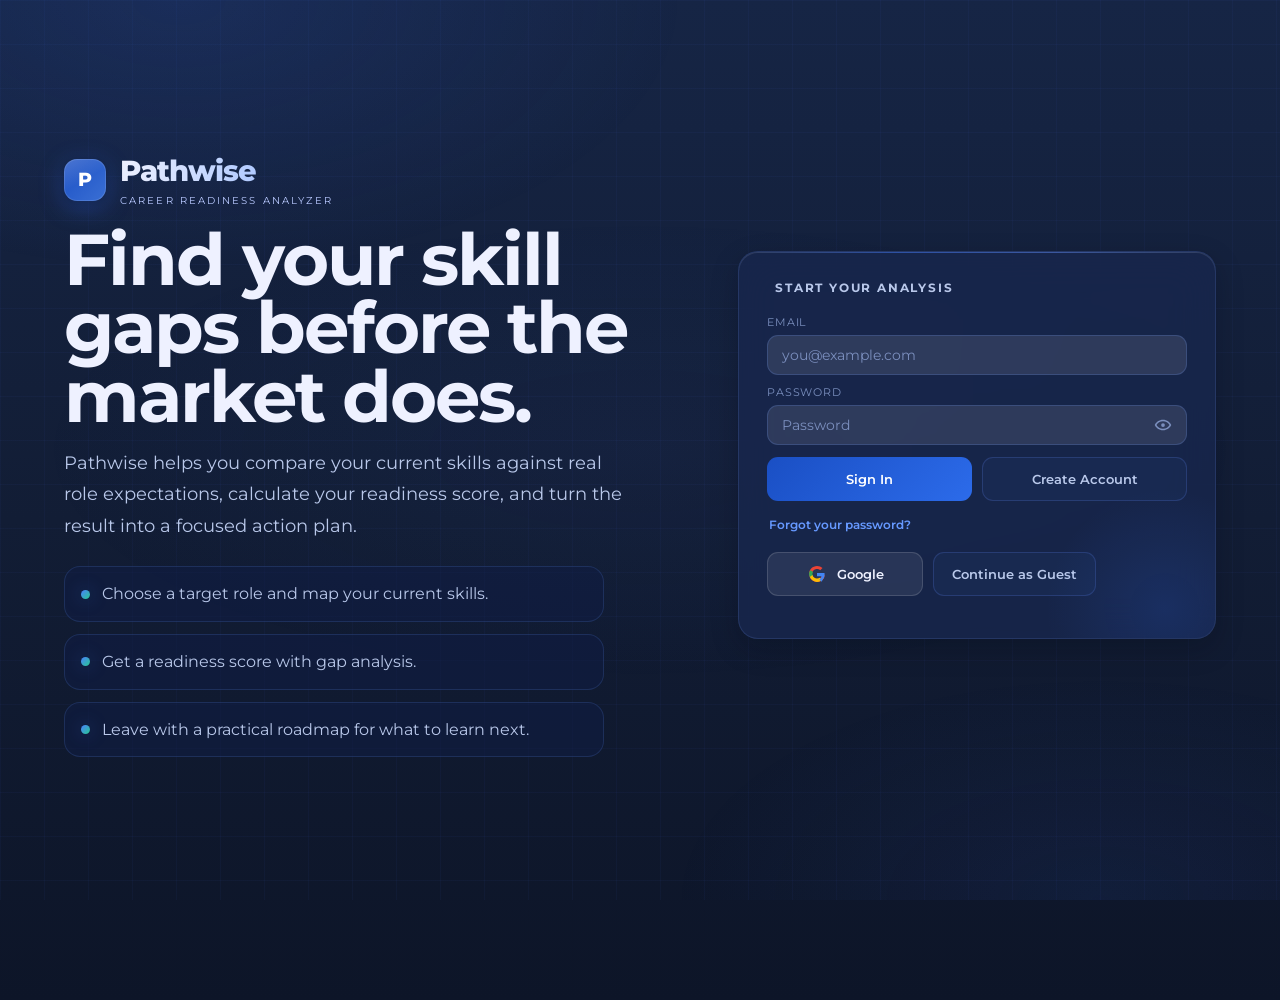
==== commit 5942f277: "Improve login keyboard support and password toggle" ====
--- a/index.html
+++ b/index.html
@@ -89,8 +89,12 @@
             <div class="password-field-wrap">
               <input id="password-input" class="form-input" type="password" placeholder="Password" autocomplete="current-password" />
               <button id="password-toggle-btn" class="password-toggle-btn" type="button" aria-label="Show password" aria-pressed="false">
-                <span class="password-eye password-eye-open" aria-hidden="true">◉</span>
-                <span class="password-eye password-eye-closed" aria-hidden="true">○</span>
+                <svg class="password-eye password-eye-open" viewBox="0 0 24 24" focusable="false" aria-hidden="true">
+                  <path d="M12 5c5.23 0 9.46 3.32 11 7-1.54 3.68-5.77 7-11 7S2.54 15.68 1 12c1.54-3.68 5.77-7 11-7Zm0 2C8.15 7 4.88 9.3 3.3 12 4.88 14.7 8.15 17 12 17s7.12-2.3 8.7-5C19.12 9.3 15.85 7 12 7Zm0 2.5A2.5 2.5 0 1 1 9.5 12 2.5 2.5 0 0 1 12 9.5Z"/>
+                </svg>
+                <svg class="password-eye password-eye-closed" viewBox="0 0 24 24" focusable="false" aria-hidden="true">
+                  <path d="M2.28 3.34a.75.75 0 1 1 1.06-1.06l17.38 17.38a.75.75 0 1 1-1.06 1.06l-3.14-3.14A11.84 11.84 0 0 1 12 19c-5.23 0-9.46-3.32-11-7a14.3 14.3 0 0 1 4.32-4.98L2.28 3.34Zm8.17 8.17a2.25 2.25 0 0 0 3.04 3.04l-3.04-3.04ZM12 7c3.85 0 7.12 2.3 8.7 5a10.45 10.45 0 0 1-2.96 3.42l-1.08-1.08A8.78 8.78 0 0 0 20.7 12C19.12 9.3 15.85 7 12 7c-.95 0-1.86.14-2.71.38L7.54 5.63A12.4 12.4 0 0 1 12 5c5.23 0 9.46 3.32 11 7a14.18 14.18 0 0 1-4.18 4.9l-1.08-1.08A10.92 10.92 0 0 0 22 12c-1.54-3.68-5.77-7-11-7-1.52 0-2.97.28-4.28.78L5.1 4.16A13.8 13.8 0 0 1 12 3c5.23 0 9.46 3.32 11 7-.86 2.05-2.37 3.93-4.34 5.35l-1.12-1.12A10.43 10.43 0 0 0 20.7 12C19.12 9.3 15.85 7 12 7Z"/>
+                </svg>
               </button>
             </div>
           </div>
@@ -144,6 +148,7 @@
           <svg viewBox="0 0 24 24" focusable="false" aria-hidden="true">
             <path d="M10.75 3.75a.75.75 0 0 1 0 1.5H6.5A1.25 1.25 0 0 0 5.25 6.5v11A1.25 1.25 0 0 0 6.5 18.75h4.25a.75.75 0 0 1 0 1.5H6.5a2.75 2.75 0 0 1-2.75-2.75v-11A2.75 2.75 0 0 1 6.5 3.75h4.25Zm4.72 3.97a.75.75 0 0 1 1.06 0l3.72 3.72a.75.75 0 0 1 0 1.06l-3.72 3.72a.75.75 0 1 1-1.06-1.06l2.44-2.44H9.5a.75.75 0 0 1 0-1.5h8.41l-2.44-2.44a.75.75 0 0 1 0-1.06Z"/>
           </svg>
+          <span>Logout</span>
         </button>
       </div>
     </div>
@@ -410,7 +415,7 @@
       </div>
     </div>
 
-    <div class="section-card action-summary reveal" id="action-summary-card">
+    <div class="section-card action-summary" id="action-summary-card">
       <div class="section-title"><span class="s-icon" style="color:var(--accent2)">—</span> Final Summary</div>
       <div class="action-summary-grid">
         <div class="action-summary-item">
@@ -437,7 +442,7 @@
     </div>
 
     <!-- 1. What If I Learned (Simulator) -->
-    <div class="simulator-wrap reveal" id="skill-simulator" style="visibility:hidden;min-height:0;max-height:0;overflow:hidden;margin:0 0 20px 0;">
+    <div class="simulator-wrap" id="skill-simulator" style="visibility:hidden;min-height:0;max-height:0;overflow:hidden;margin:0 0 20px 0;">
       <div class="simulator-header">
         <div class="simulator-title">
           <div class="simulator-title-icon">+</div>
--- a/styles.css
+++ b/styles.css
@@ -69,6 +69,7 @@
     align-items: flex-start;
     gap: 14px;
     padding: 14px 16px;
+    font-family: 'Montserrat', sans-serif;
     border-radius: 16px;
     border: 1px solid rgba(100,140,255,0.18);
     background: rgba(10,18,42,0.95);
@@ -93,6 +94,7 @@
   }
   .top-notice-title {
     font-size: 11px;
+    font-family: 'Montserrat', sans-serif;
     font-weight: 700;
     letter-spacing: 1.1px;
     text-transform: uppercase;
@@ -101,6 +103,7 @@
   }
   .top-notice-message {
     font-size: 13px;
+    font-family: 'Montserrat', sans-serif;
     line-height: 1.55;
     color: var(--text);
   }
@@ -112,6 +115,7 @@
     background: rgba(255,255,255,0.06);
     color: var(--text2);
     cursor: pointer;
+    font-family: 'Montserrat', sans-serif;
     font-size: 18px;
     line-height: 1;
     transition: background 0.18s ease, color 0.18s ease;
@@ -319,8 +323,9 @@
     position: absolute;
     top: calc(100% + 10px);
     right: 0;
-    min-width: 120px;
-    padding: 8px;
+    min-width: 190px;
+    max-width: 230px;
+    padding: 7px;
     border-radius: 14px;
     border: 1px solid rgba(100,140,255,0.18);
     background: rgba(12,22,52,0.96);
@@ -336,24 +341,28 @@
     pointer-events: auto;
   }
   .account-dropdown-profile {
-    padding: 4px 8px 10px;
+    padding: 5px 10px 9px;
+    font-size: 11px;
+    font-weight: 600;
+    color: var(--text2);
+    line-height: 1.45;
+    overflow-wrap: anywhere;
+  }
+  .account-dropdown-item {
+    width: 100%;
+    height: 36px;
+    border: 0;
+    border-radius: 10px;
+    padding: 0 12px;
+    background: transparent;
+    display: flex;
+    align-items: center;
+    justify-content: center;
+    gap: 8px;
+    cursor: pointer;
+    font-family: 'Montserrat', sans-serif;
     font-size: 12px;
     font-weight: 600;
-    color: var(--text2);
-    line-height: 1.4;
-    word-break: break-word;
-  }
-  .account-dropdown-item {
-    width: 100%;
-    height: 40px;
-    border: 0;
-    border-radius: 10px;
-    padding: 0;
-    background: transparent;
-    display: inline-flex;
-    align-items: center;
-    justify-content: center;
-    cursor: pointer;
     transition: background 0.2s ease, color 0.2s ease;
   }
   .account-dropdown-item svg {
@@ -634,9 +643,14 @@
     outline-offset: 2px;
   }
   .password-eye {
-    font-size: 12px;
+    display: inline-flex;
+    align-items: center;
+    justify-content: center;
+    width: 18px;
+    height: 18px;
     line-height: 1;
   }
+  .password-eye path { fill: currentColor; }
   .password-eye-closed { display: none; }
   .password-toggle-btn.is-visible .password-eye-open { display: none; }
   .password-toggle-btn.is-visible .password-eye-closed { display: inline; }
@@ -659,6 +673,14 @@
   .auth-email-row .btn:hover,
   .form-input:hover {
     transform: translateY(-1px);
+  }
+  .auth-actions .btn:focus-visible,
+  .auth-email-actions .btn:focus-visible,
+  .auth-email-row .btn:focus-visible,
+  .auth-text-btn:focus-visible,
+  .form-input:focus-visible {
+    outline: 2px solid rgba(102,153,255,0.42);
+    outline-offset: 2px;
   }
   .auth-provider-btn {
     display: inline-flex;
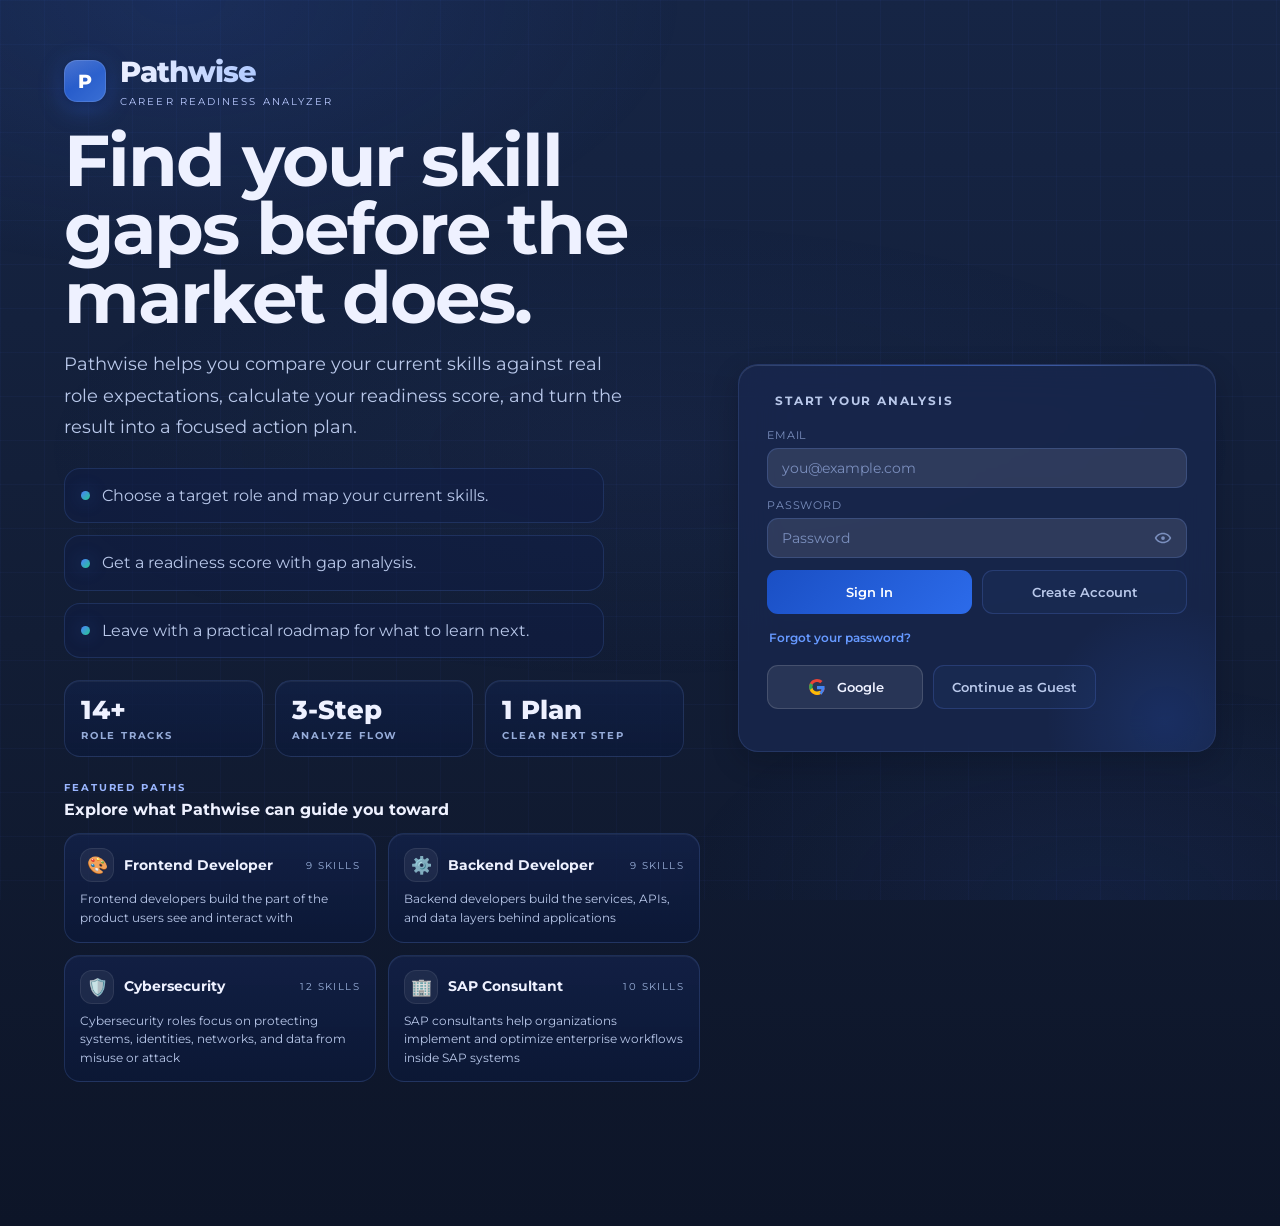
==== commit 5ab1d9d7: "Polish intro and role discovery UI" ====
--- a/index.html
+++ b/index.html
@@ -3,7 +3,8 @@
 <head>
 <meta charset="UTF-8" />
 <meta name="viewport" content="width=device-width, initial-scale=1.0" />
-<title>Pathwise — Career Readiness Analyzer</title>
+<title>Pathwise</title>
+<link rel="icon" type="image/svg+xml" href="data:image/svg+xml,%3Csvg xmlns='http://www.w3.org/2000/svg' viewBox='0 0 64 64'%3E%3Crect width='64' height='64' rx='18' fill='%231a4fc4'/%3E%3Cpath d='M20 16h15.5c9.1 0 15.5 5 15.5 13.4 0 8.8-6.4 14-16.3 14H28v12H20V16Zm8 21h6.3c5.3 0 8.4-2.2 8.4-7.1 0-4.7-3.1-6.8-8.1-6.8H28v13.9Z' fill='white'/%3E%3C/svg%3E" />
 <link rel="preconnect" href="https://fonts.googleapis.com" />
 <link rel="preconnect" href="https://fonts.gstatic.com" crossorigin />
 <link href="https://fonts.googleapis.com/css2?family=Montserrat:ital,wght@0,300;0,400;0,500;0,600;0,700;0,800;0,900;1,400&display=swap" rel="stylesheet" />
@@ -74,6 +75,27 @@
           <div class="intro-point">Choose a target role and map your current skills.</div>
           <div class="intro-point">Get a readiness score with gap analysis.</div>
           <div class="intro-point">Leave with a practical roadmap for what to learn next.</div>
+        </div>
+        <div class="intro-metrics">
+          <div class="intro-metric-card">
+            <div class="intro-metric-value" id="intro-role-count">14+</div>
+            <div class="intro-metric-label">Role Tracks</div>
+          </div>
+          <div class="intro-metric-card">
+            <div class="intro-metric-value">3-Step</div>
+            <div class="intro-metric-label">Analyze Flow</div>
+          </div>
+          <div class="intro-metric-card">
+            <div class="intro-metric-value">1 Plan</div>
+            <div class="intro-metric-label">Clear Next Step</div>
+          </div>
+        </div>
+        <div class="intro-showcase">
+          <div class="intro-showcase-head">
+            <div class="intro-showcase-label">Featured Paths</div>
+            <div class="intro-showcase-title">Explore what Pathwise can guide you toward</div>
+          </div>
+          <div class="intro-role-showcase" id="intro-role-showcase"></div>
         </div>
       </div>
 
@@ -148,7 +170,7 @@
           <svg viewBox="0 0 24 24" focusable="false" aria-hidden="true">
             <path d="M10.75 3.75a.75.75 0 0 1 0 1.5H6.5A1.25 1.25 0 0 0 5.25 6.5v11A1.25 1.25 0 0 0 6.5 18.75h4.25a.75.75 0 0 1 0 1.5H6.5a2.75 2.75 0 0 1-2.75-2.75v-11A2.75 2.75 0 0 1 6.5 3.75h4.25Zm4.72 3.97a.75.75 0 0 1 1.06 0l3.72 3.72a.75.75 0 0 1 0 1.06l-3.72 3.72a.75.75 0 1 1-1.06-1.06l2.44-2.44H9.5a.75.75 0 0 1 0-1.5h8.41l-2.44-2.44a.75.75 0 0 1 0-1.06Z"/>
           </svg>
-          <span>Logout</span>
+          <span id="account-action-label">Logout</span>
         </button>
       </div>
     </div>
@@ -172,9 +194,12 @@
 
   <!-- PAGE 1: SETUP -->
   <div class="page" id="page-setup">
+    <div class="setup-instruction-banner" id="setup-instruction-banner" data-section-anchor="setup-intro">
+      Select your target role → Add your skills → Click Analyze
+    </div>
     <div class="main-grid">
 
-      <div class="card">
+      <div class="card" id="role-selection-card" data-section-anchor="role-selection-card">
         <div class="card-title"><span class="icon"></span> Select Career Role</div>
         <div class="role-grid" id="role-grid"></div>
         <div class="role-scope" id="role-scope">
@@ -190,7 +215,7 @@
         <div id="required-skills" style="display:flex;flex-wrap:wrap;gap:6px;"></div>
       </div>
 
-      <div class="card">
+      <div class="card" id="skill-entry-card" data-section-anchor="skill-entry-card">
         <div class="card-title" id="skill-card-title"><span class="icon">✦</span> Your Skills</div>
 
         <!-- Skill name combobox + level select on one row -->
@@ -271,7 +296,7 @@
     </div>
 
     <!-- Score Hero -->
-    <div class="score-hero reveal">
+    <div class="score-hero reveal" id="score-hero-section" data-section-anchor="score-hero-section">
       <div class="score-circle">
         <svg width="150" height="150" class="score-svg" viewBox="0 0 150 150">
           <circle class="score-track" cx="75" cy="75" r="60"/>
@@ -286,6 +311,7 @@
       <div>
         <div class="score-label" id="score-label">—</div>
         <p class="score-desc" id="score-desc"></p>
+        <div class="score-helper-note" id="score-helper-note">Score is calculated based on weighted industry-relevant skills</div>
         <div class="progress-bar-wrap"><div class="progress-bar-fill" id="progress-fill"></div></div>
         <div class="progress-label"><span>0%</span><span>Readiness Score</span><span>100%</span></div>
         <div style="margin-top:8px;font-size:11px;color:var(--text2);letter-spacing:0.2px;">To reach 100%, add all role skills at Expert proficiency.</div>
@@ -299,16 +325,28 @@
       <div class="stat-box"><div class="stat-label">Readiness Score</div><div class="stat-value" id="stat-score">—</div></div>
     </div>
 
+    <!-- Category Breakdown -->
+    <div class="section-card reveal" style="margin-bottom:0;">
+      <div class="section-title"><span class="s-icon">—</span> Category Breakdown</div>
+      <div class="cat-grid" id="cat-grid"></div>
+    </div>
+
     <!-- Career Path Insights -->
     <div class="section-card insights-card reveal" id="insights-section" style="margin-bottom:0;">
       <div class="section-title"><span class="s-icon">—</span> Career Path Insights</div>
       <div id="insights-content"></div>
     </div>
 
-    <!-- Category Breakdown -->
-    <div class="section-card reveal" style="margin-bottom:0;">
-      <div class="section-title"><span class="s-icon">—</span> Category Breakdown</div>
-      <div class="cat-grid" id="cat-grid"></div>
+    <!-- Missing Skills + Top 3 -->
+    <div class="results-bottom reveal reveal-stagger">
+      <div class="section-card">
+        <div class="section-title"><span class="s-icon" style="color:var(--red)">—</span> Missing Skills</div>
+        <div class="missing-list" id="missing-list"></div>
+      </div>
+      <div class="section-card">
+        <div class="section-title"><span class="s-icon" style="color:var(--yellow)">—</span> Top 3 to Learn Next</div>
+        <div class="priority-list" id="priority-list"></div>
+      </div>
     </div>
 
     <!-- Career Advisor -->
@@ -320,18 +358,6 @@
         </div>
       </div>
       <div class="advisor-body" id="advisor-body"></div>
-    </div>
-
-    <!-- Missing Skills + Top 3 -->
-    <div class="results-bottom reveal reveal-stagger">
-      <div class="section-card">
-        <div class="section-title"><span class="s-icon" style="color:var(--red)">—</span> Missing Skills</div>
-        <div class="missing-list" id="missing-list"></div>
-      </div>
-      <div class="section-card">
-        <div class="section-title"><span class="s-icon" style="color:var(--yellow)">—</span> Top 3 to Learn Next</div>
-        <div class="priority-list" id="priority-list"></div>
-      </div>
     </div>
 
     <!-- Career Readiness Tiers -->
@@ -442,7 +468,7 @@
     </div>
 
     <!-- 1. What If I Learned (Simulator) -->
-    <div class="simulator-wrap" id="skill-simulator" style="visibility:hidden;min-height:0;max-height:0;overflow:hidden;margin:0 0 20px 0;">
+    <div class="simulator-wrap" id="skill-simulator" data-section-anchor="skill-simulator" style="visibility:hidden;min-height:0;max-height:0;overflow:hidden;margin:0 0 20px 0;">
       <div class="simulator-header">
         <div class="simulator-title">
           <div class="simulator-title-icon">+</div>
@@ -450,6 +476,7 @@
         </div>
         <button class="sim-reset-btn" onclick="simReset()">↺ Reset</button>
       </div>
+      <div class="simulator-kicker">Toggle skills to see how your score improves</div>
       <div class="simulator-subtitle">Toggle skills below and watch your score update in real time</div>
 
       <!-- Live score bar -->
@@ -492,25 +519,82 @@
     </div>
 
     <!-- 2. Skill Learning Roadmap -->
-    <div class="section-card roadmap-section reveal" style="margin-bottom:20px;">
+    <div class="section-card roadmap-section reveal" id="roadmap-section" data-section-anchor="roadmap-section" style="margin-bottom:20px;">
       <div class="section-title"><span class="s-icon" style="color:var(--accent)">—</span> Skill Learning Roadmap</div>
       <div class="roadmap-timeline" id="roadmap-timeline"></div>
     </div>
 
     <!-- 3. Where to Learn -->
-    <div class="section-card reveal" id="learn-resources-section" style="visibility:hidden;min-height:0;max-height:0;overflow:hidden;padding:0;border:none;margin:0;">
+    <div class="section-card reveal" id="learn-resources-section" data-section-anchor="learn-resources-section" style="visibility:hidden;min-height:0;max-height:0;overflow:hidden;padding:0;border:none;margin:0;">
       <div class="section-title"><span class="s-icon" style="color:var(--accent2)">—</span> Where to Learn — Critical Skills</div>
       <div id="learn-resources-list"></div>
     </div>
 
     <!-- 4. Suggested Portfolio Projects -->
-    <div id="portfolio-projects-block" class="reveal" style="visibility:hidden;min-height:0;max-height:0;overflow:hidden;margin:0;"></div>
+    <div id="portfolio-projects-block" class="reveal" data-section-anchor="portfolio-projects-block" style="visibility:hidden;min-height:0;max-height:0;overflow:hidden;margin:0;"></div>
 
   </div><!-- end page-action -->
+
+  <div class="page" id="page-profile">
+    <div class="results-page-header">
+      <div class="results-page-title">Your Profile</div>
+      <div class="results-actions">
+        <button class="btn-back" type="button" onclick="goToStep(lastResults ? 'analysis' : 'setup')">Back</button>
+      </div>
+    </div>
+
+          <div class="profile-hero-card">
+            <div class="profile-hero-copy">
+              <div class="profile-hero-label">Account Overview</div>
+              <div class="profile-hero-title" id="profile-page-title">Pathwise User</div>
+        <div class="profile-hero-subtitle" id="profile-page-subtitle">Your saved progress and next steps live here.</div>
+      </div>
+      <button class="btn profile-signout-btn" id="profile-page-signout-btn" type="button" onclick="profilePageSignOut()">Logout</button>
+    </div>
+
+    <div class="profile-grid">
+      <div class="section-card profile-summary-card">
+        <div class="section-title"><span class="s-icon">—</span> Snapshot</div>
+        <div class="profile-stat-grid">
+          <div class="profile-stat-item">
+            <div class="profile-stat-label">Mode</div>
+            <div class="profile-stat-value" id="profile-mode-value">Guest</div>
+          </div>
+          <div class="profile-stat-item">
+            <div class="profile-stat-label">Target Role</div>
+            <div class="profile-stat-value profile-stat-value-sm" id="profile-role-value">Not selected</div>
+          </div>
+          <div class="profile-stat-item">
+            <div class="profile-stat-label">Skills Added</div>
+            <div class="profile-stat-value" id="profile-skills-value">0</div>
+          </div>
+          <div class="profile-stat-item">
+            <div class="profile-stat-label">Readiness</div>
+            <div class="profile-stat-value" id="profile-score-value">—</div>
+          </div>
+        </div>
+      </div>
+
+      <div class="section-card profile-actions-card">
+        <div class="section-title"><span class="s-icon">—</span> Quick Actions</div>
+        <div class="profile-action-list">
+          <button class="profile-action-btn" type="button" onclick="goToStep('setup')">Update your role and skills</button>
+          <button class="profile-action-btn" type="button" onclick="goToStep(lastResults ? 'analysis' : 'setup')">Open readiness report</button>
+          <button class="profile-action-btn" type="button" onclick="goToStep(lastResults ? 'action' : 'setup')">View action plan</button>
+        </div>
+      </div>
+    </div>
+
+    <div class="section-card profile-progress-card">
+      <div class="section-title"><span class="s-icon">—</span> Progress Summary</div>
+      <div class="profile-progress-copy" id="profile-progress-copy">Add a target role and skills to start building your path.</div>
+      <div class="profile-tags" id="profile-top-skills"></div>
+    </div>
+  </div>
 
 </div>
 
 <script src="./app.js"></script>
 </body>
 </html>
-
+
--- a/styles.css
+++ b/styles.css
@@ -19,8 +19,10 @@
     --blue-soft: #4a6dcf;
     --glow-pink: rgba(44,95,212,0.20);
     --glow-purple: rgba(74,111,212,0.15);
+    --ui-ease: 0.24s ease;
   }
   * { box-sizing: border-box; margin: 0; padding: 0; }
+  html { scroll-behavior: smooth; }
 
   body {
     background: linear-gradient(180deg, #162545 0%, #121d35 52%, #0d1528 100%);
@@ -205,6 +207,107 @@
     box-shadow: 0 0 18px rgba(74,127,255,0.35);
     flex-shrink: 0;
   }
+  .intro-metrics {
+    display: grid;
+    grid-template-columns: repeat(3, minmax(0, 1fr));
+    gap: 12px;
+    margin-top: 22px;
+    max-width: 620px;
+  }
+  .intro-metric-card {
+    padding: 16px 16px 14px;
+    border-radius: 16px;
+    border: 1px solid rgba(118,149,226,0.18);
+    background: linear-gradient(180deg, rgba(17,33,72,0.7), rgba(12,25,57,0.78));
+    box-shadow: inset 0 1px 0 rgba(255,255,255,0.05);
+  }
+  .intro-metric-value {
+    font-family: 'Montserrat', sans-serif;
+    font-size: 26px;
+    font-weight: 800;
+    line-height: 1;
+    color: var(--text);
+    margin-bottom: 6px;
+  }
+  .intro-metric-label {
+    font-size: 10px;
+    letter-spacing: 1.8px;
+    text-transform: uppercase;
+    color: #96acd9;
+    font-weight: 700;
+  }
+  .intro-showcase {
+    margin-top: 24px;
+    max-width: 650px;
+  }
+  .intro-showcase-head {
+    display: flex;
+    flex-direction: column;
+    gap: 6px;
+    margin-bottom: 14px;
+  }
+  .intro-showcase-label {
+    font-size: 10px;
+    letter-spacing: 1.9px;
+    text-transform: uppercase;
+    color: #9ab6ff;
+    font-weight: 700;
+  }
+  .intro-showcase-title {
+    font-size: 16px;
+    font-weight: 700;
+    color: var(--text);
+  }
+  .intro-role-showcase {
+    display: grid;
+    grid-template-columns: repeat(2, minmax(0, 1fr));
+    gap: 12px;
+  }
+  .intro-role-card {
+    padding: 14px 15px;
+    border-radius: 16px;
+    border: 1px solid rgba(112,150,238,0.18);
+    background: linear-gradient(180deg, rgba(19,34,76,0.72), rgba(11,24,56,0.78));
+    box-shadow: inset 0 1px 0 rgba(255,255,255,0.05);
+    min-width: 0;
+  }
+  .intro-role-top {
+    display: flex;
+    align-items: center;
+    justify-content: space-between;
+    gap: 12px;
+    margin-bottom: 8px;
+  }
+  .intro-role-badge {
+    width: 34px;
+    height: 34px;
+    display: inline-flex;
+    align-items: center;
+    justify-content: center;
+    border-radius: 12px;
+    background: rgba(255,255,255,0.06);
+    border: 1px solid rgba(255,255,255,0.08);
+    font-size: 17px;
+    flex-shrink: 0;
+  }
+  .intro-role-name {
+    font-size: 14px;
+    font-weight: 700;
+    color: var(--text);
+    line-height: 1.25;
+  }
+  .intro-role-count {
+    font-size: 10px;
+    letter-spacing: 1.4px;
+    text-transform: uppercase;
+    color: #9ab0da;
+    white-space: nowrap;
+  }
+  .intro-role-copy {
+    color: var(--text2);
+    font-size: 12px;
+    line-height: 1.55;
+  }
   .intro-auth-card {
     margin-bottom: 0;
     background: rgba(15,28,64,0.78);
@@ -311,6 +414,14 @@
     border-color: rgba(224,80,96,0.28);
     color: #ffe0e4;
   }
+  .account-signout-trigger.guest-login-trigger {
+    color: #e8eeff;
+  }
+  .account-signout-trigger.guest-login-trigger:hover {
+    background: rgba(61,110,232,0.12);
+    border-color: rgba(100,140,255,0.26);
+    color: #ffffff;
+  }
   .account-profile-trigger {
     color: #c8d7ff;
   }
@@ -322,26 +433,26 @@
   .account-dropdown {
     position: absolute;
     top: calc(100% + 10px);
-    right: 0;
-    min-width: 190px;
-    max-width: 230px;
-    padding: 7px;
+    right: 50%;
+    min-width: 221px;
+    max-width: 265px;
+    padding: 6px;
     border-radius: 14px;
     border: 1px solid rgba(100,140,255,0.18);
     background: rgba(12,22,52,0.96);
     box-shadow: 0 18px 40px rgba(0,0,0,0.28);
     opacity: 0;
-    transform: translateY(-6px);
+    transform: translate(50%, -6px);
     pointer-events: none;
     transition: opacity 0.18s ease, transform 0.18s ease;
   }
   .account-menu.open .account-dropdown {
     opacity: 1;
-    transform: translateY(0);
+    transform: translate(50%, 0);
     pointer-events: auto;
   }
   .account-dropdown-profile {
-    padding: 5px 10px 9px;
+    padding: 4px 10px 7px;
     font-size: 11px;
     font-weight: 600;
     color: var(--text2);
@@ -350,10 +461,10 @@
   }
   .account-dropdown-item {
     width: 100%;
-    height: 36px;
+    height: 29px;
     border: 0;
     border-radius: 10px;
-    padding: 0 12px;
+    padding: 0 10px;
     background: transparent;
     display: flex;
     align-items: center;
@@ -434,13 +545,40 @@
     display: block;
     animation: pageIn 0.48s cubic-bezier(0.22,1,0.36,1);
   }
+  .page.active.no-page-animate {
+    animation: none;
+  }
+  #page-setup.active {
+    animation: none !important;
+  }
+  .page.intro-leaving {
+    display: block;
+    pointer-events: none;
+    animation: introOut 0.24s cubic-bezier(0.4,0,0.2,1) forwards;
+  }
   @keyframes pageIn {
     from { opacity: 0; transform: translateY(20px) scale(0.992); }
     to   { opacity: 1; transform: translateY(0); }
   }
+  @keyframes introOut {
+    from { opacity: 1; transform: translateY(0) scale(1); }
+    to   { opacity: 0; transform: translateY(-10px) scale(0.992); }
+  }
 
   /* Layout */
-  .main-grid { display: grid; grid-template-columns: 1fr 1fr; gap: 20px; align-items: start; }
+  .setup-instruction-banner {
+    margin-bottom: 18px;
+    padding: 12px 16px;
+    border-radius: 14px;
+    border: 1px solid rgba(112,150,238,0.16);
+    background: linear-gradient(180deg, rgba(24,39,78,0.72), rgba(18,30,60,0.7));
+    color: var(--text2);
+    font-size: 12px;
+    letter-spacing: 0.2px;
+    line-height: 1.5;
+    box-shadow: 0 10px 22px rgba(4,8,18,0.16);
+  }
+  .main-grid { display: grid; grid-template-columns: 1fr 1fr; gap: 22px; align-items: start; }
   @media (max-width: 860px) { .main-grid { grid-template-columns: 1fr; } }
 
   /* Glass Card */
@@ -451,7 +589,12 @@
     position: relative; overflow: hidden;
     backdrop-filter: blur(20px); -webkit-backdrop-filter: blur(20px);
     box-shadow: 0 10px 28px rgba(4,8,18,0.22), inset 0 1px 0 rgba(255,255,255,0.11);
-    transition: border-color 0.2s;
+    transition: transform var(--ui-ease), border-color var(--ui-ease), box-shadow var(--ui-ease), background var(--ui-ease);
+  }
+  .card:hover {
+    transform: none;
+    border-color: rgba(112,150,238,0.16);
+    box-shadow: 0 10px 28px rgba(4,8,18,0.22), inset 0 1px 0 rgba(255,255,255,0.11);
   }
   .card::before {
     content: ''; position: absolute; top: 0; left: 0; right: 0; height: 1px;
@@ -507,12 +650,35 @@
   }
   .role-btn {
     background: rgba(20,40,90,0.55); border: 1px solid rgba(100,150,255,0.15);
-    border-radius: 13px; padding: 13px 14px; cursor: pointer; transition: all 0.22s; text-align: left; color: var(--text);
-  }
-  .role-btn:hover { border-color: rgba(44,95,212,0.35); background: rgba(74,111,212,0.07); transform: translateY(-1px); box-shadow: 0 4px 16px rgba(74,111,212,0.12); }
+    border-radius: 13px; padding: 14px 15px; cursor: pointer; transition: all var(--ui-ease); text-align: left; color: var(--text);
+  }
+  .role-btn:hover { border-color: rgba(44,95,212,0.35); background: rgba(74,111,212,0.07); transform: none; box-shadow: none; }
   .role-btn.active { border-color: rgba(44,95,212,0.55); background: rgba(44,95,212,0.08); box-shadow: 0 0 0 1px rgba(44,95,212,0.2) inset, 0 4px 20px rgba(44,95,212,0.15); }
+  .role-btn-top { display: flex; align-items: center; justify-content: space-between; gap: 12px; margin-bottom: 8px; }
+  .role-btn-meta { display: flex; align-items: center; gap: 10px; min-width: 0; }
+  .role-btn-icon {
+    width: 34px;
+    height: 34px;
+    border-radius: 11px;
+    display: inline-flex;
+    align-items: center;
+    justify-content: center;
+    font-size: 16px;
+    background: rgba(255,255,255,0.05);
+    border: 1px solid rgba(255,255,255,0.08);
+    flex-shrink: 0;
+  }
   .role-name { font-family: 'Montserrat', sans-serif; font-weight: 600; font-size: 12px; color: var(--text); line-height: 1.3; }
   .role-count { font-family: 'Montserrat', sans-serif; font-size: 10px; color: var(--text3); margin-top: 4px; }
+  .role-mini-scope {
+    font-size: 11px;
+    line-height: 1.5;
+    color: #8fa5d0;
+    display: -webkit-box;
+    -webkit-line-clamp: 2;
+    -webkit-box-orient: vertical;
+    overflow: hidden;
+  }
 
   /* Skill form */
   .skill-form { display: grid; grid-template-columns: 1fr 1fr; gap: 10px; margin-bottom: 16px; }
@@ -593,7 +759,7 @@
   .level-select { display: none; }
 
   /* Buttons */
-  .btn { border: none; border-radius: 11px; padding: 10px 18px; font-family: 'Montserrat', sans-serif; font-weight: 600; font-size: 13px; cursor: pointer; transition: all 0.22s; white-space: nowrap; }
+  .btn { border: none; border-radius: 11px; padding: 10px 18px; font-family: 'Montserrat', sans-serif; font-weight: 600; font-size: 13px; cursor: pointer; transition: all var(--ui-ease); white-space: nowrap; }
   .btn-add { background: rgba(255,255,255,0.06); color: var(--text); border: 1px solid rgba(255,255,255,0.12); height: 42px; padding: 0 20px; flex-shrink: 0; }
   .btn-add:hover { background: rgba(44,95,212,0.18); color: white; border-color: rgba(44,95,212,0.55); box-shadow: 0 4px 16px rgba(44,95,212,0.25); }
   .btn-clear { background: transparent; color: var(--red); border: 1px solid rgba(255,107,122,0.3); height: 42px; padding: 0 16px; flex-shrink: 0; border-radius: 11px; font-family: 'Montserrat', sans-serif; font-weight: 600; font-size: 13px; cursor: pointer; transition: all 0.2s; white-space: nowrap; }
@@ -672,7 +838,7 @@
   .auth-email-actions .btn:hover,
   .auth-email-row .btn:hover,
   .form-input:hover {
-    transform: translateY(-1px);
+    transform: none;
   }
   .auth-actions .btn:focus-visible,
   .auth-email-actions .btn:focus-visible,
@@ -792,6 +958,17 @@
     .header {
       align-items: flex-start;
     }
+    .intro-metrics {
+      max-width: none;
+    }
+    .intro-role-showcase {
+      grid-template-columns: 1fr;
+    }
+  }
+  @media (max-width: 640px) {
+    .intro-metrics {
+      grid-template-columns: 1fr;
+    }
   }
 
   /* Skill list */
@@ -799,9 +976,9 @@
   .skill-list::-webkit-scrollbar { width: 3px; }
   .skill-list::-webkit-scrollbar-track { background: transparent; }
   .skill-list::-webkit-scrollbar-thumb { background: rgba(255,255,255,0.1); border-radius: 4px; }
-  .skill-item { display: flex; align-items: center; gap: 10px; background: rgba(20,40,90,0.6); border: 1px solid rgba(100,150,255,0.2); border-radius: 11px; padding: 10px 14px; transition: border-color 0.2s, background 0.2s; animation: skillSlideIn 0.28s cubic-bezier(0.4,0,0.2,1) both; }
+  .skill-item { display: flex; align-items: center; gap: 10px; background: rgba(20,40,90,0.6); border: 1px solid rgba(100,150,255,0.2); border-radius: 11px; padding: 11px 14px; transition: border-color var(--ui-ease), background var(--ui-ease), transform var(--ui-ease); animation: skillSlideIn 0.28s cubic-bezier(0.4,0,0.2,1) both; }
   @keyframes skillSlideIn { from { opacity: 0; transform: translateX(-10px); } to { opacity: 1; transform: translateX(0); } }
-  .skill-item:hover { border-color: rgba(44,95,212,0.25); background: rgba(44,95,212,0.05); }
+  .skill-item:hover { border-color: rgba(44,95,212,0.25); background: rgba(44,95,212,0.05); transform: translateY(-1px); }
   .skill-name-text { flex: 1; font-size: 14px; color: var(--text); font-weight: 500; }
   .skill-level-badge { font-family: 'Montserrat', sans-serif; font-size: 11px; padding: 3px 10px; border-radius: 20px; background: rgba(255,255,255,0.05); color: var(--text2); border: 1px solid rgba(255,255,255,0.1); white-space: nowrap; }
   .lvl-beginner { color: var(--orange) !important; border-color: rgba(255,149,86,0.3) !important; background: rgba(255,149,86,0.08) !important; }
@@ -857,6 +1034,33 @@
   .score-pct { font-family: 'Montserrat', sans-serif; font-size: 11px; color: var(--text3); margin-top: 2px; }
   .score-label { font-family: 'Montserrat', sans-serif; font-weight: 700; font-size: 26px; margin-bottom: 8px; }
   .score-desc { font-size: 14px; color: var(--text2); margin-bottom: 22px; line-height: 1.65; max-width: 460px; }
+  .score-helper-note {
+    display: inline-flex;
+    align-items: center;
+    gap: 8px;
+    margin-bottom: 16px;
+    padding: 8px 10px;
+    border-radius: 10px;
+    border: 1px solid rgba(112,150,238,0.18);
+    background: rgba(255,255,255,0.04);
+    color: var(--text2);
+    font-size: 11px;
+    line-height: 1.5;
+  }
+  .score-helper-note::before {
+    content: 'i';
+    width: 16px;
+    height: 16px;
+    border-radius: 50%;
+    display: inline-flex;
+    align-items: center;
+    justify-content: center;
+    font-size: 10px;
+    font-weight: 700;
+    color: var(--accent2);
+    background: rgba(61,110,232,0.16);
+    border: 1px solid rgba(61,110,232,0.28);
+  }
   .progress-bar-wrap { background: rgba(255,255,255,0.10); border-radius: 100px; height: 8px; overflow: hidden; margin-bottom: 8px; }
   .progress-bar-fill { height: 100%; border-radius: 100px; width: 0%; transition: width 1.2s cubic-bezier(0.4,0,0.2,1); }
   .progress-label { display: flex; justify-content: space-between; font-family: 'Montserrat', sans-serif; font-size: 11px; color: var(--text2); }
@@ -879,13 +1083,12 @@
     border-radius: 18px; padding: 24px;
     backdrop-filter: blur(16px); -webkit-backdrop-filter: blur(16px);
     box-shadow: inset 0 1px 0 rgba(255,255,255,0.11);
-  }
-  .result-spotlight {
-    animation: resultLiftIn 0.58s cubic-bezier(0.22,1,0.36,1);
-  }
-  @keyframes resultLiftIn {
-    from { opacity: 0; transform: translateY(18px) scale(0.985); }
-    to { opacity: 1; transform: translateY(0) scale(1); }
+    transition: transform var(--ui-ease), border-color var(--ui-ease), box-shadow var(--ui-ease), background var(--ui-ease);
+  }
+  .section-card:hover {
+    transform: none;
+    border-color: rgba(112,150,238,0.16);
+    box-shadow: inset 0 1px 0 rgba(255,255,255,0.11);
   }
   .section-title { font-family: 'Montserrat', sans-serif; font-weight: 700; font-size: 11px; text-transform: uppercase; letter-spacing: 1.8px; color: var(--text2); margin-bottom: 16px; display: flex; align-items: center; gap: 6px; }
   .s-icon { color: var(--accent); }
@@ -957,52 +1160,6 @@
   .why-skill-reason { font-size: 12px; color: var(--text2); line-height: 1.6; }
   .why-weight-pill { font-family: 'Montserrat', sans-serif; font-size: 10px; padding: 2px 7px; border-radius: 20px; background: rgba(255,255,255,0.06); color: var(--text3); border: 1px solid rgba(255,255,255,0.1); margin-left: auto; }
 
-  /* localStorage badge */
-  .persist-badge {
-    display: inline-flex; align-items: center; gap: 5px;
-    font-family: 'Montserrat', sans-serif; font-size: 10px;
-    color: var(--text3); background: rgba(255,255,255,0.04);
-    border: 1px solid rgba(255,255,255,0.08); border-radius: 20px;
-    padding: 3px 10px; backdrop-filter: blur(8px);
-  }
-  .persist-dot {
-    display: inline-flex;
-    width: 7px;
-    height: 7px;
-    border-radius: 50%;
-    background: rgba(255,255,255,0.18);
-    flex-shrink: 0;
-  }
-  .persist-badge.is-saving {
-    color: var(--yellow);
-    border-color: rgba(232,184,75,0.26);
-    background: rgba(232,184,75,0.08);
-  }
-  .persist-badge.is-saving .persist-dot {
-    background: var(--yellow);
-    box-shadow: 0 0 0 0 rgba(232,184,75,0.28);
-    animation: pulse 1.2s ease infinite;
-  }
-  .persist-badge.is-saved {
-    color: var(--green);
-    border-color: rgba(40,201,144,0.26);
-    background: rgba(40,201,144,0.08);
-  }
-  .persist-badge.is-saved .persist-dot {
-    background: var(--green);
-    box-shadow: 0 0 0 4px rgba(40,201,144,0.08);
-  }
-  .persist-badge.is-error {
-    color: var(--red);
-    border-color: rgba(224,80,96,0.28);
-    background: rgba(224,80,96,0.08);
-  }
-  .persist-badge.is-error .persist-dot {
-    background: var(--red);
-    box-shadow: 0 0 0 4px rgba(224,80,96,0.08);
-  }
-  @keyframes pulse { 0%,100% { opacity:1; } 50% { opacity:0.3; } }
-
   /* Career Path Insights */
   .insights-card { margin-bottom: 16px; }
   .insights-primary {
@@ -1206,7 +1363,11 @@
     background: linear-gradient(180deg, rgba(44,95,212,0.6), rgba(74,111,212,0.4), rgba(255,255,255,0.05));
     border-radius: 2px;
   }
-  .roadmap-phase { display: flex; gap: 16px; padding-bottom: 20px; position: relative; }
+  .roadmap-phase {
+    display: flex; gap: 16px; padding-bottom: 20px; position: relative;
+    opacity: 0; transform: translateY(18px);
+    transition: opacity 0.42s cubic-bezier(0.4,0,0.2,1), transform 0.42s cubic-bezier(0.4,0,0.2,1);
+  }
   .roadmap-phase:last-child { padding-bottom: 0; }
   .roadmap-node {
     width: 38px; height: 38px; border-radius: 50%; flex-shrink: 0;
@@ -1238,6 +1399,11 @@
     margin-top: 8px; font-size: 11px; font-family: 'Montserrat', sans-serif;
     color: var(--text3); display: flex; align-items: center; gap: 5px;
   }
+  .roadmap-section.visible .roadmap-phase { opacity: 1; transform: translateY(0); }
+  .roadmap-section.visible .roadmap-phase:nth-child(1) { transition-delay: 0.06s; }
+  .roadmap-section.visible .roadmap-phase:nth-child(2) { transition-delay: 0.14s; }
+  .roadmap-section.visible .roadmap-phase:nth-child(3) { transition-delay: 0.22s; }
+  .roadmap-section.visible .roadmap-phase:nth-child(4) { transition-delay: 0.30s; }
 
 
   /* ── Skill Simulator ── */
@@ -1274,6 +1440,19 @@
   .simulator-subtitle {
     font-size: 12px; color: var(--text2); margin-bottom: 20px;
     font-family: 'Montserrat', sans-serif; letter-spacing: 0.3px;
+  }
+  .simulator-kicker {
+    display: inline-flex;
+    align-items: center;
+    margin-bottom: 10px;
+    padding: 6px 10px;
+    border-radius: 999px;
+    background: rgba(61,110,232,0.12);
+    border: 1px solid rgba(61,110,232,0.2);
+    color: #cfe0ff;
+    font-size: 11px;
+    font-weight: 600;
+    letter-spacing: 0.2px;
   }
 
   /* Live score bar at top */
@@ -1463,6 +1642,7 @@
 
 
 
+
   /* ── Scroll Reveal ── */
   .reveal {
     opacity: 0;
@@ -1591,10 +1771,167 @@
   }
   @media (max-width: 560px) {
     .action-summary-grid { grid-template-columns: 1fr; }
-    .action-summary-item { min-height: 0; }
+  .action-summary-item { min-height: 0; }
   }
   #action-summary-card + .simulator-wrap {
     margin-top: 20px !important;
+  }
+
+  .profile-hero-card {
+    display: flex;
+    justify-content: space-between;
+    gap: 20px;
+    align-items: center;
+    padding: 24px 26px;
+    border-radius: 22px;
+    border: 1px solid rgba(112,150,238,0.18);
+    background: linear-gradient(135deg, rgba(25,43,88,0.88), rgba(18,35,74,0.82));
+    box-shadow: 0 14px 32px rgba(4,8,18,0.2), inset 0 1px 0 rgba(255,255,255,0.08);
+  }
+  .profile-hero-copy {
+    min-width: 0;
+    flex: 1;
+  }
+  .profile-hero-label {
+    font-size: 10px;
+    text-transform: uppercase;
+    letter-spacing: 1.6px;
+    color: #b8ceff;
+    margin-bottom: 8px;
+    font-weight: 700;
+  }
+  .profile-hero-title {
+    font-size: 28px;
+    font-weight: 800;
+    color: var(--text);
+    line-height: 1.15;
+    margin-bottom: 6px;
+  }
+  .profile-hero-subtitle {
+    font-size: 13px;
+    line-height: 1.65;
+    color: var(--text2);
+  }
+  .profile-signout-btn {
+    height: 44px;
+    padding: 0 18px;
+    color: #ffd6db;
+    border: 1px solid rgba(224,80,96,0.26);
+    background: rgba(224,80,96,0.08);
+  }
+  .profile-signout-btn:hover {
+    color: #fff0f2;
+    border-color: rgba(224,80,96,0.4);
+    background: rgba(224,80,96,0.14);
+  }
+  .profile-signout-btn.profile-login-btn {
+    color: #ffffff;
+    border-color: rgba(255,255,255,0.18);
+    background: rgba(255,255,255,0.08);
+  }
+  .profile-signout-btn.profile-login-btn:hover {
+    color: #ffffff;
+    border-color: rgba(255,255,255,0.28);
+    background: rgba(255,255,255,0.14);
+  }
+  .profile-grid {
+    display: grid;
+    grid-template-columns: 1.1fr 0.9fr;
+    gap: 18px;
+    margin-top: 20px;
+  }
+  .profile-stat-grid {
+    display: grid;
+    grid-template-columns: repeat(2, minmax(0, 1fr));
+    gap: 12px;
+  }
+  .profile-stat-item {
+    padding: 14px;
+    border-radius: 16px;
+    background: rgba(255,255,255,0.04);
+    border: 1px solid rgba(112,150,238,0.12);
+  }
+  .profile-stat-label {
+    font-size: 10px;
+    text-transform: uppercase;
+    letter-spacing: 1.4px;
+    color: var(--text3);
+    margin-bottom: 8px;
+    font-weight: 700;
+  }
+  .profile-stat-value {
+    font-size: 26px;
+    font-weight: 800;
+    color: var(--text);
+    line-height: 1.1;
+  }
+  .profile-stat-value-sm {
+    font-size: 18px;
+  }
+  .profile-action-list {
+    display: flex;
+    flex-direction: column;
+    gap: 12px;
+  }
+  .profile-action-btn {
+    width: 100%;
+    padding: 14px 16px;
+    border-radius: 16px;
+    border: 1px solid rgba(112,150,238,0.14);
+    background: rgba(20,40,90,0.42);
+    color: var(--text);
+    text-align: left;
+    font-family: 'Montserrat', sans-serif;
+    font-size: 13px;
+    font-weight: 600;
+    cursor: pointer;
+    transition: border-color var(--ui-ease), background var(--ui-ease), transform var(--ui-ease);
+  }
+  .profile-action-btn:hover {
+    border-color: rgba(61,110,232,0.28);
+    background: rgba(32,56,114,0.56);
+    transform: translateY(-1px);
+  }
+  .profile-progress-card {
+    margin-top: 20px;
+  }
+  .profile-progress-copy {
+    font-size: 14px;
+    line-height: 1.7;
+    color: var(--text2);
+    margin-bottom: 14px;
+  }
+  .profile-tags {
+    display: flex;
+    flex-wrap: wrap;
+    gap: 8px;
+  }
+  .profile-tag {
+    display: inline-flex;
+    align-items: center;
+    padding: 6px 11px;
+    border-radius: 999px;
+    background: rgba(61,110,232,0.12);
+    border: 1px solid rgba(61,110,232,0.22);
+    color: #d9e6ff;
+    font-size: 11px;
+    font-weight: 600;
+  }
+  .profile-empty-note {
+    color: var(--text3);
+    font-size: 12px;
+  }
+  @media (max-width: 820px) {
+    .profile-hero-card {
+      flex-direction: column;
+      align-items: flex-start;
+    }
+    .profile-grid {
+      grid-template-columns: 1fr;
+    }
+    .profile-stat-grid {
+      grid-template-columns: 1fr;
+    }
   }
 
 
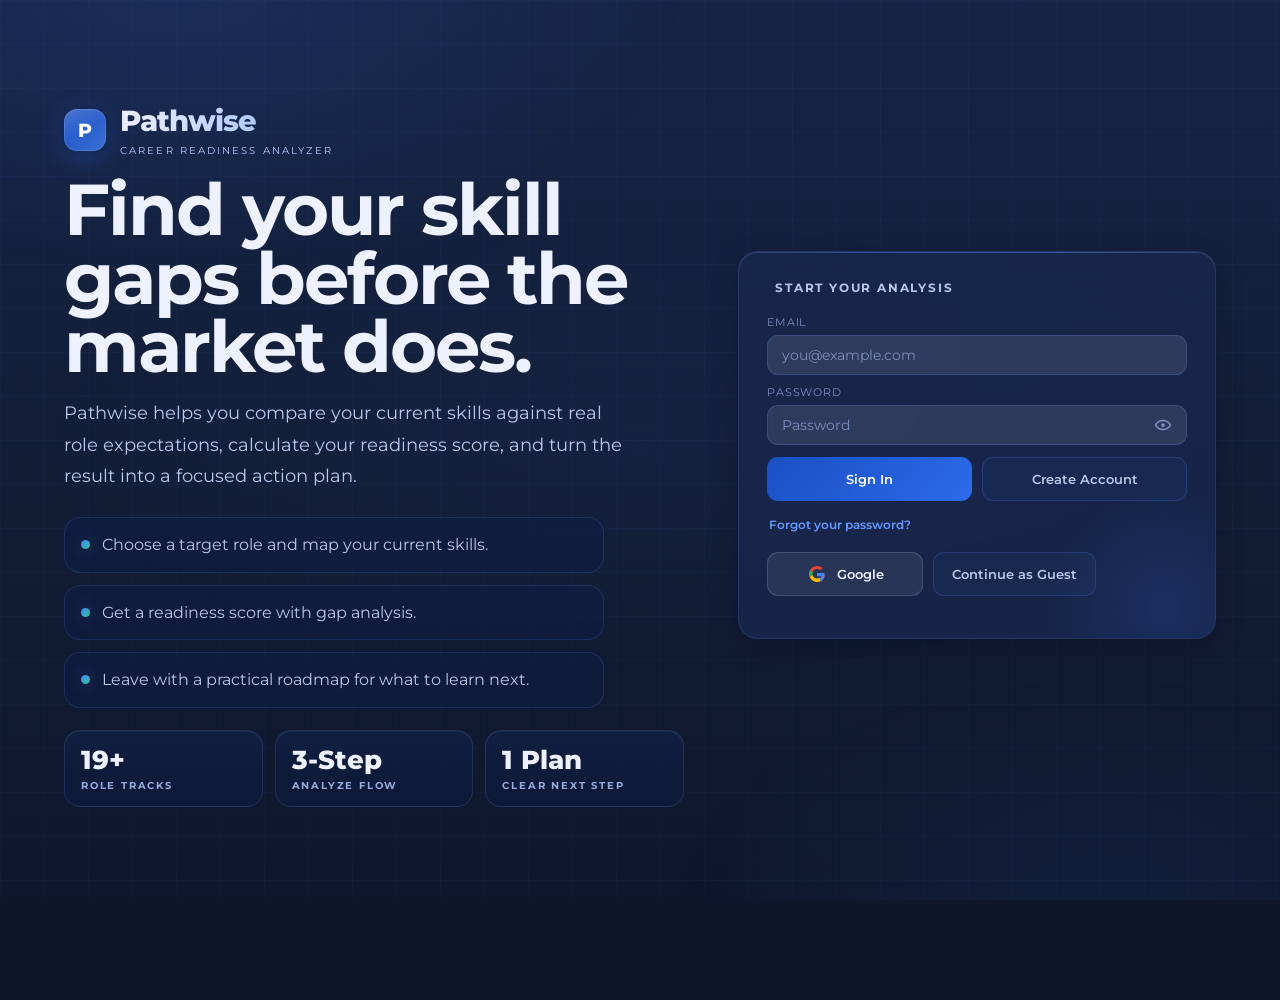
==== commit 728b1442: "Refine intro and add infrastructure roles" ====
--- a/index.html
+++ b/index.html
@@ -78,7 +78,7 @@
         </div>
         <div class="intro-metrics">
           <div class="intro-metric-card">
-            <div class="intro-metric-value" id="intro-role-count">14+</div>
+            <div class="intro-metric-value">19+</div>
             <div class="intro-metric-label">Role Tracks</div>
           </div>
           <div class="intro-metric-card">
@@ -89,13 +89,6 @@
             <div class="intro-metric-value">1 Plan</div>
             <div class="intro-metric-label">Clear Next Step</div>
           </div>
-        </div>
-        <div class="intro-showcase">
-          <div class="intro-showcase-head">
-            <div class="intro-showcase-label">Featured Paths</div>
-            <div class="intro-showcase-title">Explore what Pathwise can guide you toward</div>
-          </div>
-          <div class="intro-role-showcase" id="intro-role-showcase"></div>
         </div>
       </div>
 
--- a/styles.css
+++ b/styles.css
@@ -236,78 +236,6 @@
     color: #96acd9;
     font-weight: 700;
   }
-  .intro-showcase {
-    margin-top: 24px;
-    max-width: 650px;
-  }
-  .intro-showcase-head {
-    display: flex;
-    flex-direction: column;
-    gap: 6px;
-    margin-bottom: 14px;
-  }
-  .intro-showcase-label {
-    font-size: 10px;
-    letter-spacing: 1.9px;
-    text-transform: uppercase;
-    color: #9ab6ff;
-    font-weight: 700;
-  }
-  .intro-showcase-title {
-    font-size: 16px;
-    font-weight: 700;
-    color: var(--text);
-  }
-  .intro-role-showcase {
-    display: grid;
-    grid-template-columns: repeat(2, minmax(0, 1fr));
-    gap: 12px;
-  }
-  .intro-role-card {
-    padding: 14px 15px;
-    border-radius: 16px;
-    border: 1px solid rgba(112,150,238,0.18);
-    background: linear-gradient(180deg, rgba(19,34,76,0.72), rgba(11,24,56,0.78));
-    box-shadow: inset 0 1px 0 rgba(255,255,255,0.05);
-    min-width: 0;
-  }
-  .intro-role-top {
-    display: flex;
-    align-items: center;
-    justify-content: space-between;
-    gap: 12px;
-    margin-bottom: 8px;
-  }
-  .intro-role-badge {
-    width: 34px;
-    height: 34px;
-    display: inline-flex;
-    align-items: center;
-    justify-content: center;
-    border-radius: 12px;
-    background: rgba(255,255,255,0.06);
-    border: 1px solid rgba(255,255,255,0.08);
-    font-size: 17px;
-    flex-shrink: 0;
-  }
-  .intro-role-name {
-    font-size: 14px;
-    font-weight: 700;
-    color: var(--text);
-    line-height: 1.25;
-  }
-  .intro-role-count {
-    font-size: 10px;
-    letter-spacing: 1.4px;
-    text-transform: uppercase;
-    color: #9ab0da;
-    white-space: nowrap;
-  }
-  .intro-role-copy {
-    color: var(--text2);
-    font-size: 12px;
-    line-height: 1.55;
-  }
   .intro-auth-card {
     margin-bottom: 0;
     background: rgba(15,28,64,0.78);
@@ -671,6 +599,7 @@
   .role-name { font-family: 'Montserrat', sans-serif; font-weight: 600; font-size: 12px; color: var(--text); line-height: 1.3; }
   .role-count { font-family: 'Montserrat', sans-serif; font-size: 10px; color: var(--text3); margin-top: 4px; }
   .role-mini-scope {
+    font-family: 'Montserrat', sans-serif;
     font-size: 11px;
     line-height: 1.5;
     color: #8fa5d0;
@@ -960,9 +889,6 @@
     }
     .intro-metrics {
       max-width: none;
-    }
-    .intro-role-showcase {
-      grid-template-columns: 1fr;
     }
   }
   @media (max-width: 640px) {
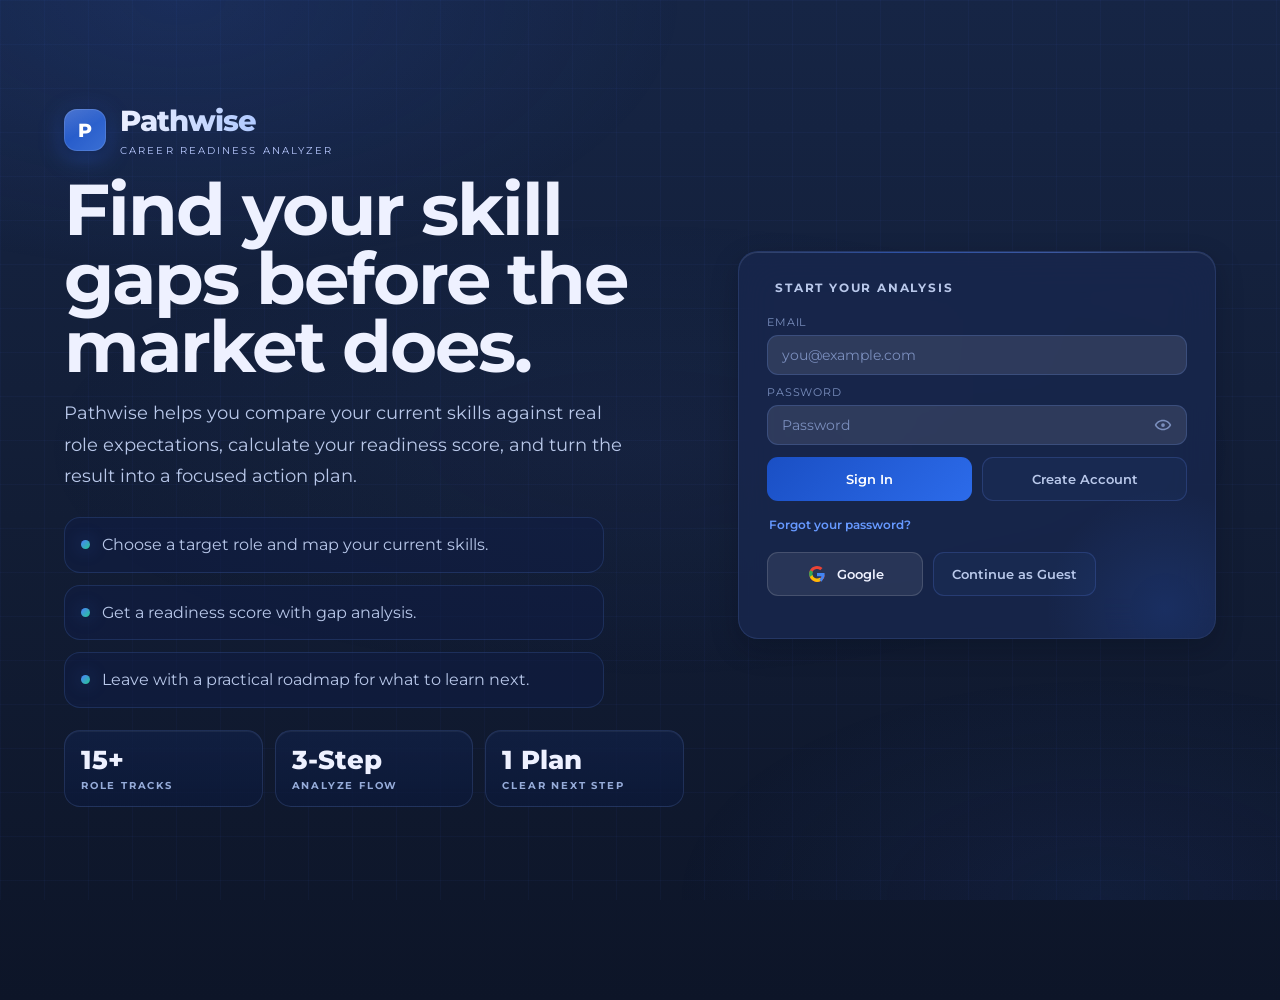
==== commit 8239fce7: "Remove selected infrastructure roles" ====
--- a/index.html
+++ b/index.html
@@ -78,7 +78,7 @@
         </div>
         <div class="intro-metrics">
           <div class="intro-metric-card">
-            <div class="intro-metric-value">19+</div>
+            <div class="intro-metric-value">15+</div>
             <div class="intro-metric-label">Role Tracks</div>
           </div>
           <div class="intro-metric-card">
@@ -151,20 +151,28 @@
         <div class="header-context-title" id="header-page-title">Setup</div>
       </div>
     </div>
-    <div class="account-menu" id="account-menu" style="display:none;">
-      <button class="account-trigger account-profile-trigger" id="account-profile-btn" type="button" aria-label="Profile" aria-expanded="false">
+    <div class="header-utility shell-only">
+      <button class="account-trigger chat-entry-trigger" id="chat-entry-btn" type="button" aria-label="Open AI Chat" title="AI Chat">
         <svg viewBox="0 0 24 24" focusable="false" aria-hidden="true">
-          <path d="M12 12a4.25 4.25 0 1 0 0-8.5 4.25 4.25 0 0 0 0 8.5Zm0 1.75c-4.07 0-7.25 2.15-7.25 4.89 0 .48.39.86.86.86h12.78c.47 0 .86-.38.86-.86 0-2.74-3.18-4.89-7.25-4.89Z"/>
+          <path d="M6.5 5.25A3.25 3.25 0 0 0 3.25 8.5v5A3.25 3.25 0 0 0 6.5 16.75h1.85l2.82 2.25a1 1 0 0 0 1.24 0l2.82-2.25h2.27a3.25 3.25 0 0 0 3.25-3.25v-5A3.25 3.25 0 0 0 17.5 5.25h-11Zm0 1.5h11A1.75 1.75 0 0 1 19.25 8.5v5a1.75 1.75 0 0 1-1.75 1.75h-2.53a.75.75 0 0 0-.47.16L12 17.38l-2.5-1.97a.75.75 0 0 0-.47-.16H6.5A1.75 1.75 0 0 1 4.75 13.5v-5A1.75 1.75 0 0 1 6.5 6.75Zm1.5 3.5a1 1 0 1 0 0 2 1 1 0 0 0 0-2Zm4 0a1 1 0 1 0 0 2 1 1 0 0 0 0-2Zm4 0a1 1 0 1 0 0 2 1 1 0 0 0 0-2Z"/>
         </svg>
+        <span>AI Chat</span>
       </button>
-      <div class="account-dropdown" id="account-dropdown">
-        <div class="account-dropdown-profile" id="account-user-label">Signed in</div>
-        <button class="account-dropdown-item account-signout-trigger" id="account-signout-btn" type="button" aria-label="Sign out">
+      <div class="account-menu" id="account-menu" style="display:none;">
+        <button class="account-trigger account-profile-trigger" id="account-profile-btn" type="button" aria-label="Profile" aria-expanded="false">
           <svg viewBox="0 0 24 24" focusable="false" aria-hidden="true">
-            <path d="M10.75 3.75a.75.75 0 0 1 0 1.5H6.5A1.25 1.25 0 0 0 5.25 6.5v11A1.25 1.25 0 0 0 6.5 18.75h4.25a.75.75 0 0 1 0 1.5H6.5a2.75 2.75 0 0 1-2.75-2.75v-11A2.75 2.75 0 0 1 6.5 3.75h4.25Zm4.72 3.97a.75.75 0 0 1 1.06 0l3.72 3.72a.75.75 0 0 1 0 1.06l-3.72 3.72a.75.75 0 1 1-1.06-1.06l2.44-2.44H9.5a.75.75 0 0 1 0-1.5h8.41l-2.44-2.44a.75.75 0 0 1 0-1.06Z"/>
+            <path d="M12 12a4.25 4.25 0 1 0 0-8.5 4.25 4.25 0 0 0 0 8.5Zm0 1.75c-4.07 0-7.25 2.15-7.25 4.89 0 .48.39.86.86.86h12.78c.47 0 .86-.38.86-.86 0-2.74-3.18-4.89-7.25-4.89Z"/>
           </svg>
-          <span id="account-action-label">Logout</span>
         </button>
+        <div class="account-dropdown" id="account-dropdown">
+          <div class="account-dropdown-profile" id="account-user-label">Signed in</div>
+          <button class="account-dropdown-item account-signout-trigger" id="account-signout-btn" type="button" aria-label="Sign out">
+            <svg viewBox="0 0 24 24" focusable="false" aria-hidden="true">
+              <path d="M10.75 3.75a.75.75 0 0 1 0 1.5H6.5A1.25 1.25 0 0 0 5.25 6.5v11A1.25 1.25 0 0 0 6.5 18.75h4.25a.75.75 0 0 1 0 1.5H6.5a2.75 2.75 0 0 1-2.75-2.75v-11A2.75 2.75 0 0 1 6.5 3.75h4.25Zm4.72 3.97a.75.75 0 0 1 1.06 0l3.72 3.72a.75.75 0 0 1 0 1.06l-3.72 3.72a.75.75 0 1 1-1.06-1.06l2.44-2.44H9.5a.75.75 0 0 1 0-1.5h8.41l-2.44-2.44a.75.75 0 0 1 0-1.06Z"/>
+            </svg>
+            <span id="account-action-label">Logout</span>
+          </button>
+        </div>
       </div>
     </div>
     <div class="header-stepper-shell" style="display:flex;flex-direction:column;align-items:flex-end;gap:6px;">
@@ -528,6 +536,37 @@
 
   </div><!-- end page-action -->
 
+  <div class="page" id="page-chat">
+    <div class="results-page-header">
+      <div class="results-page-title">AI Chat</div>
+      <button class="btn btn-ghost" type="button" id="chat-reset-btn">Clear Chat</button>
+    </div>
+
+    <div class="chat-hero-card">
+      <div class="chat-hero-copy">
+        <div class="chat-hero-label">Career Mentor</div>
+        <div class="chat-hero-title">Ask about your next move.</div>
+        <div class="chat-hero-text">
+          Use the chat to understand your current role, what skills to focus on next, and which learning resources make the most sense for you.
+        </div>
+      </div>
+      <div class="chat-chip-row">
+        <button class="chat-suggestion-chip" type="button" data-chat-prompt="What should I learn next for my selected role?">What should I learn next?</button>
+        <button class="chat-suggestion-chip" type="button" data-chat-prompt="How ready am I for my selected role?">How ready am I?</button>
+        <button class="chat-suggestion-chip" type="button" data-chat-prompt="Suggest certifications for my biggest gaps.">Suggest certifications</button>
+        <button class="chat-suggestion-chip" type="button" data-chat-prompt="Give me a 30 day plan based on my current skills.">Give me a 30 day plan</button>
+      </div>
+    </div>
+
+    <div class="chat-shell">
+      <div class="chat-thread" id="chat-thread"></div>
+      <form class="chat-input-row" id="chat-form">
+        <input class="chat-input" id="chat-input" type="text" placeholder="Ask about roles, missing skills, certifications, or your roadmap..." autocomplete="off" />
+        <button class="btn btn-add chat-send-btn" id="chat-send-btn" type="submit">Send</button>
+      </form>
+    </div>
+  </div><!-- end page-chat -->
+
   <div class="page" id="page-profile">
     <div class="results-page-header">
       <div class="results-page-title">Your Profile</div>
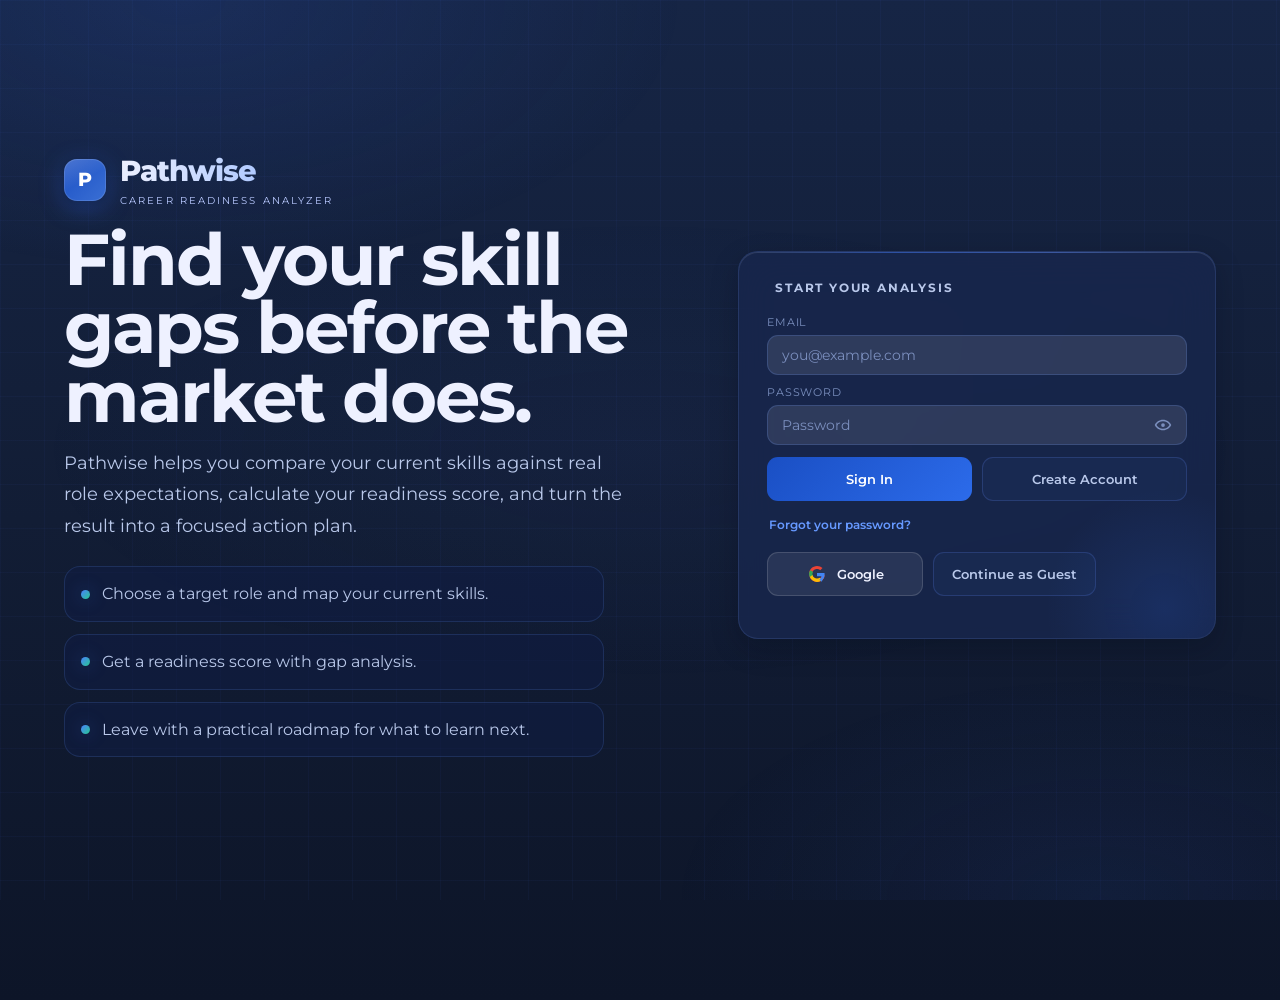
==== commit e771d2e9: "Tighten role copy and improve AI chat" ====
--- a/index.html
+++ b/index.html
@@ -75,20 +75,6 @@
           <div class="intro-point">Choose a target role and map your current skills.</div>
           <div class="intro-point">Get a readiness score with gap analysis.</div>
           <div class="intro-point">Leave with a practical roadmap for what to learn next.</div>
-        </div>
-        <div class="intro-metrics">
-          <div class="intro-metric-card">
-            <div class="intro-metric-value">15+</div>
-            <div class="intro-metric-label">Role Tracks</div>
-          </div>
-          <div class="intro-metric-card">
-            <div class="intro-metric-value">3-Step</div>
-            <div class="intro-metric-label">Analyze Flow</div>
-          </div>
-          <div class="intro-metric-card">
-            <div class="intro-metric-value">1 Plan</div>
-            <div class="intro-metric-label">Clear Next Step</div>
-          </div>
         </div>
       </div>
 
@@ -555,6 +541,8 @@
         <button class="chat-suggestion-chip" type="button" data-chat-prompt="How ready am I for my selected role?">How ready am I?</button>
         <button class="chat-suggestion-chip" type="button" data-chat-prompt="Suggest certifications for my biggest gaps.">Suggest certifications</button>
         <button class="chat-suggestion-chip" type="button" data-chat-prompt="Give me a 30 day plan based on my current skills.">Give me a 30 day plan</button>
+        <button class="chat-suggestion-chip" type="button" data-chat-prompt="What are my strongest skills for this role?">What are my strengths?</button>
+        <button class="chat-suggestion-chip" type="button" data-chat-prompt="Compare my current role with similar roles.">Compare similar roles</button>
       </div>
     </div>
 
